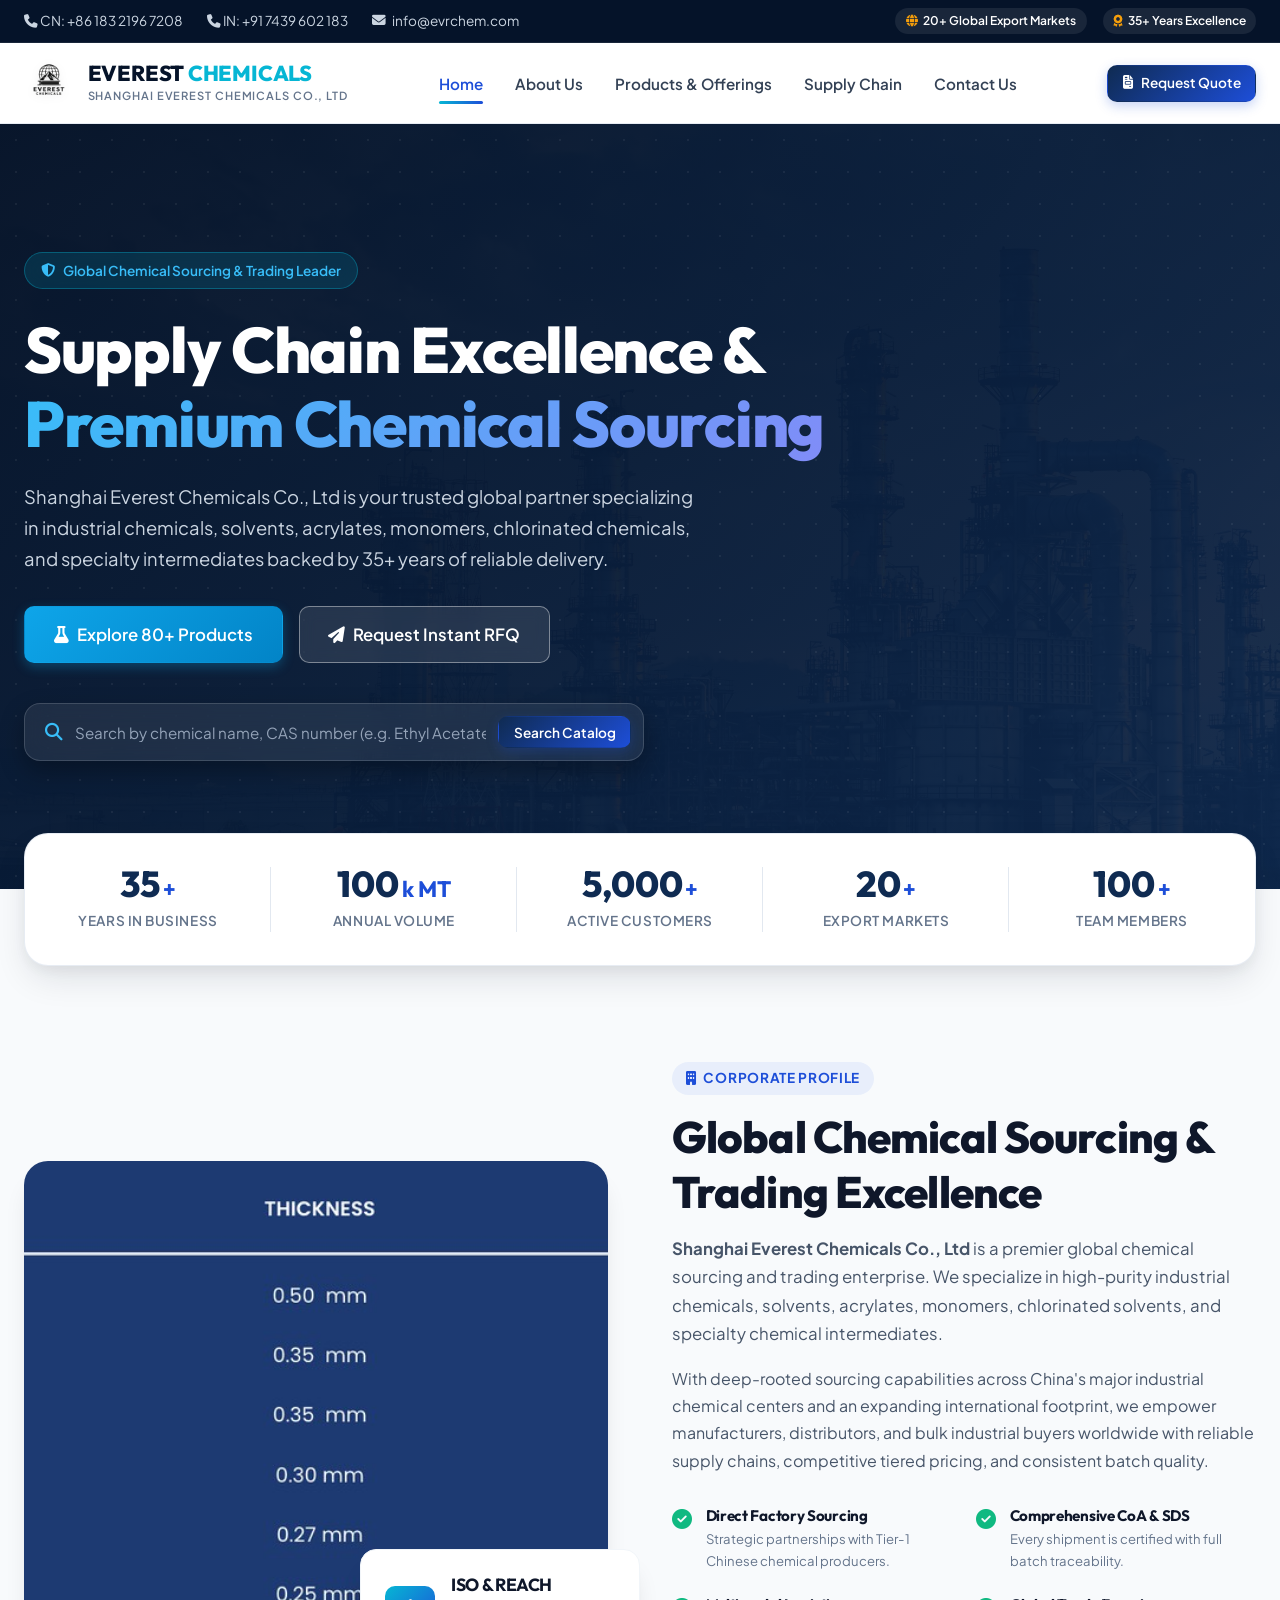
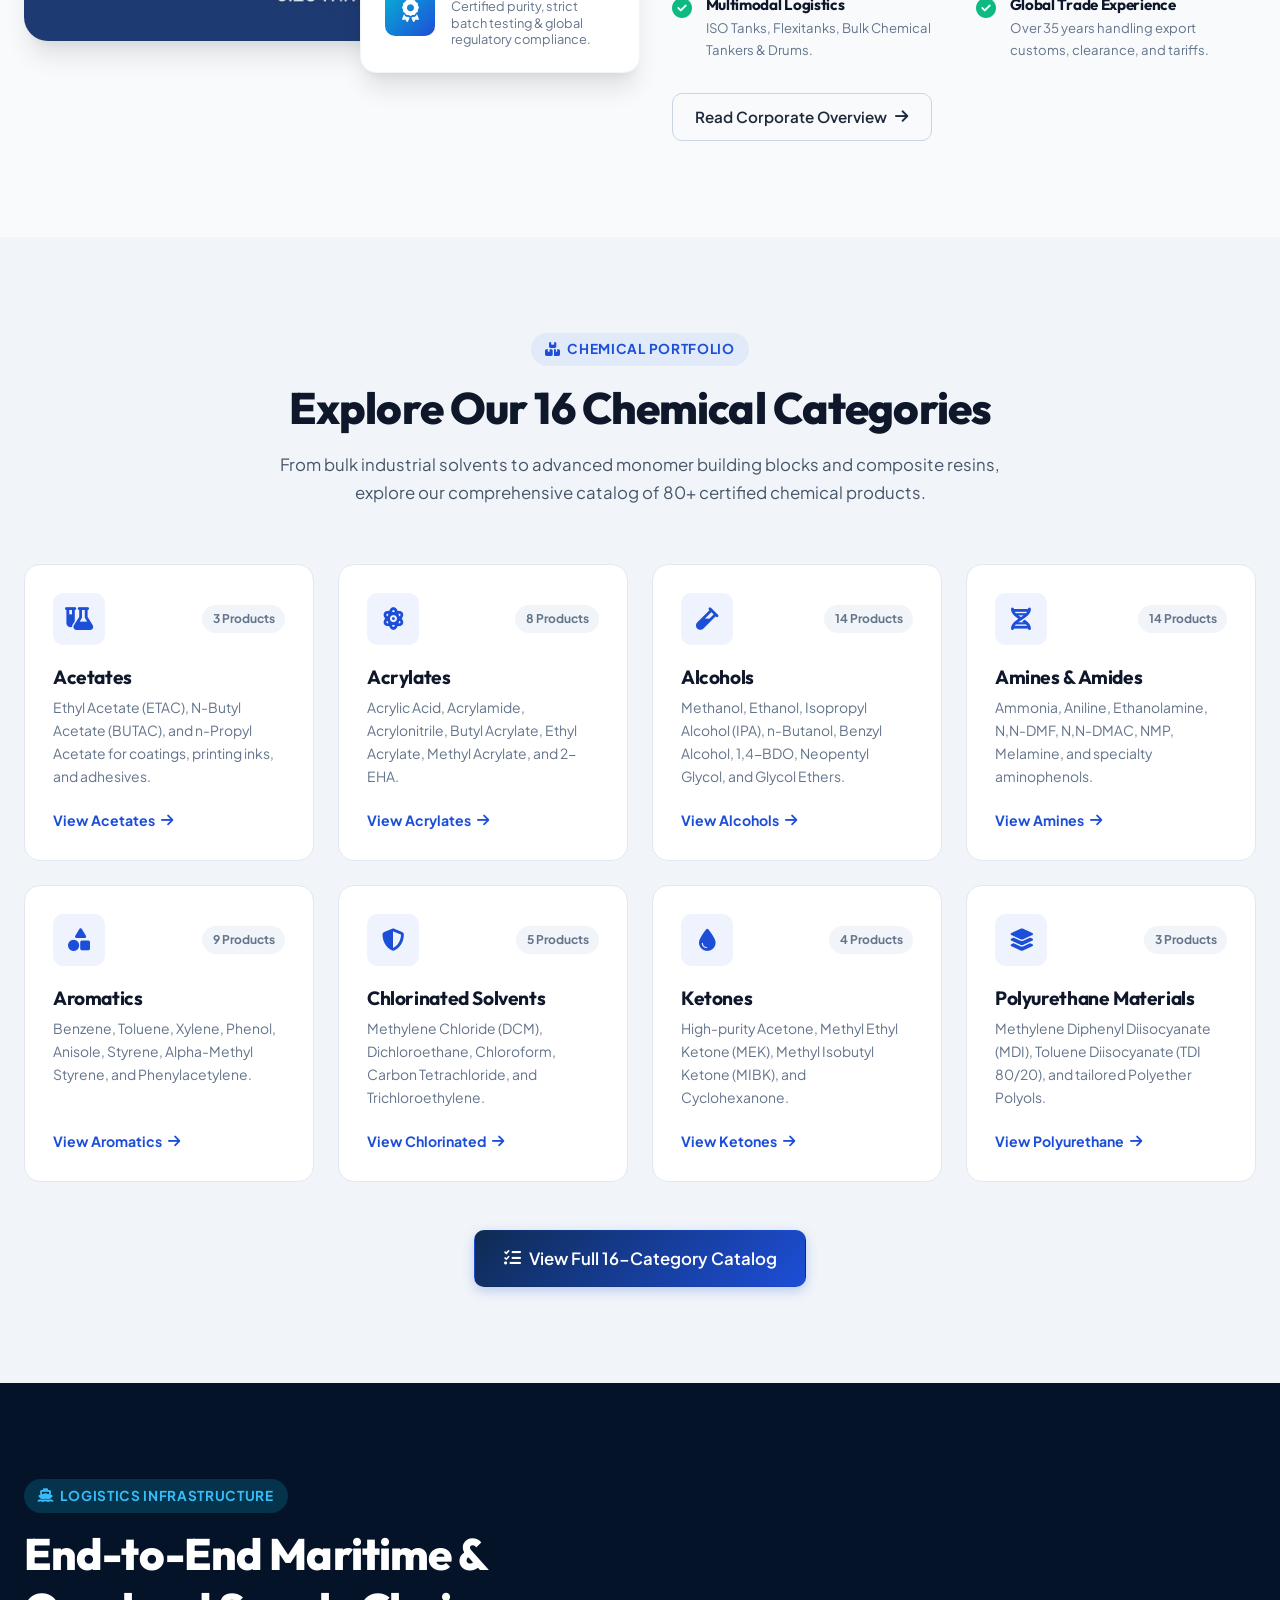
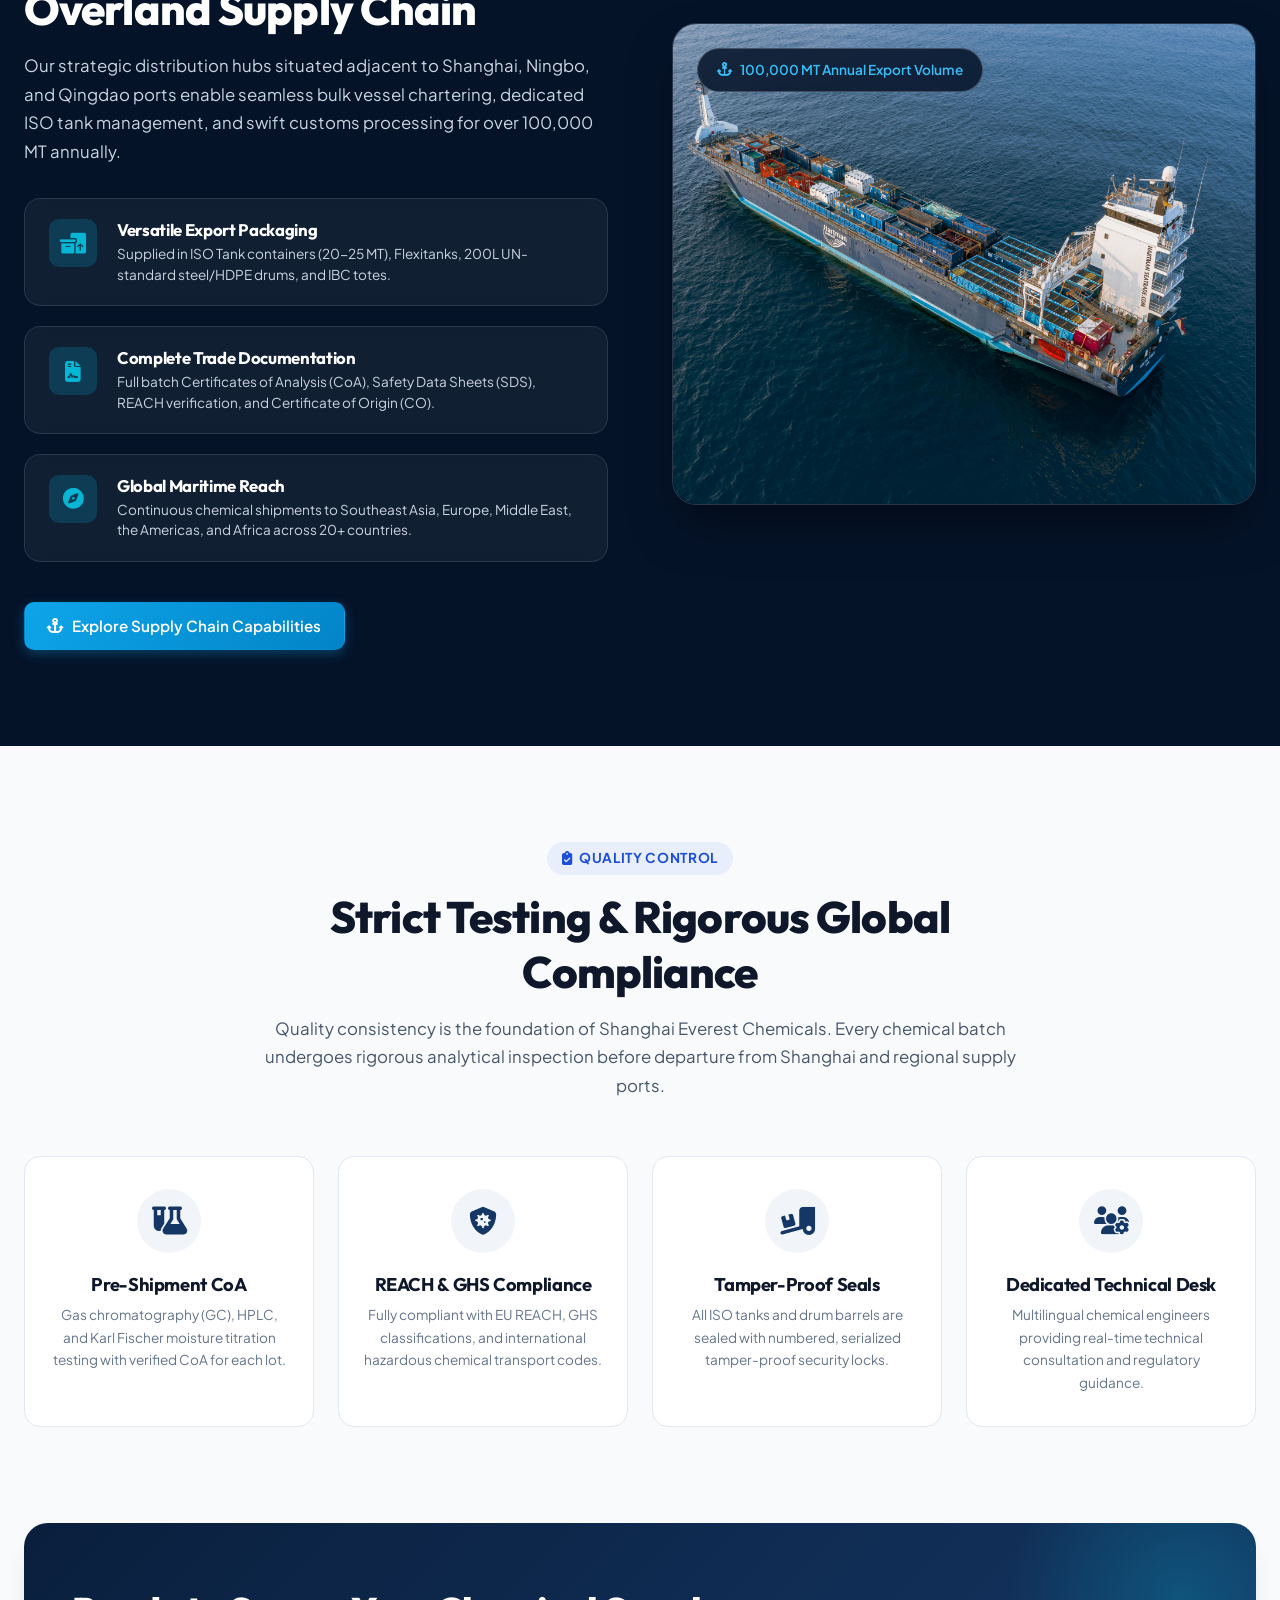
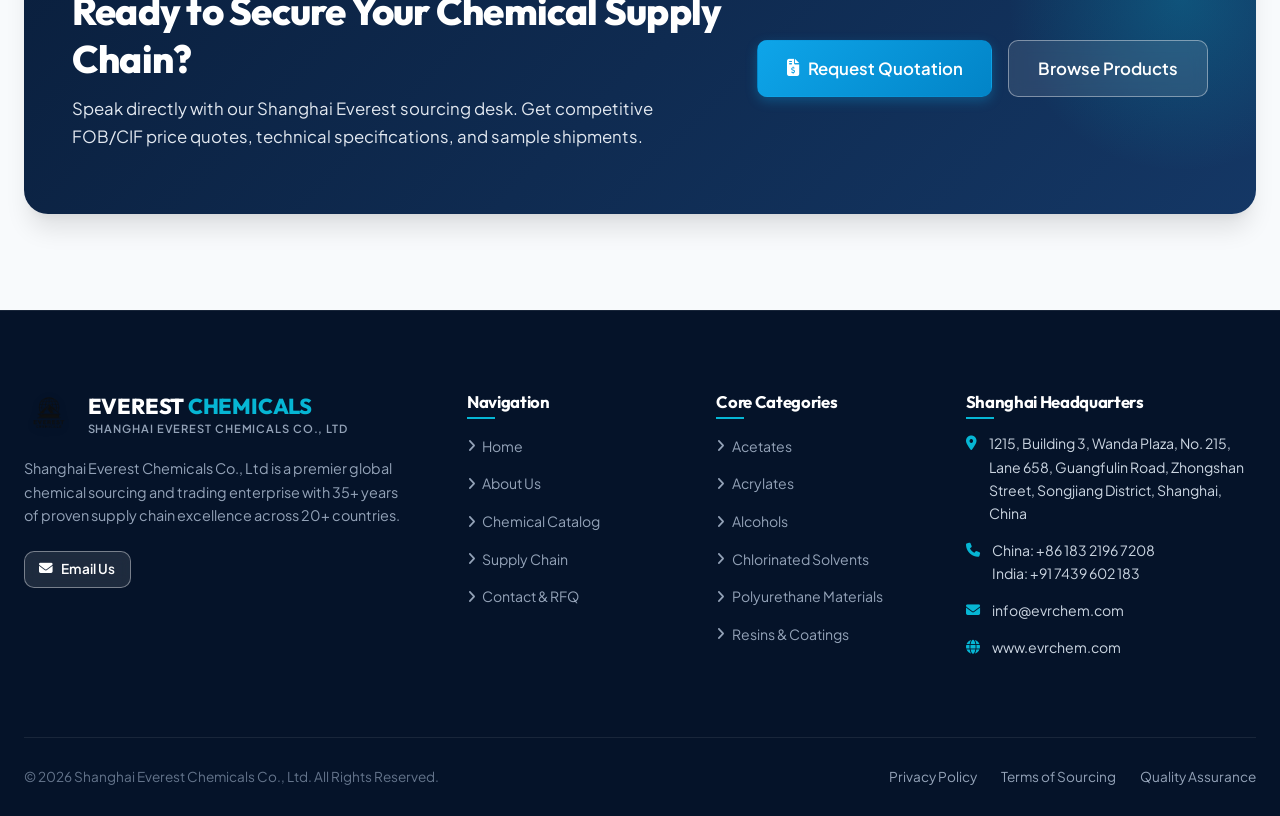
==== index.html @ deeae54f "ew" ====
<!DOCTYPE html>
<html lang="en">
<head>
  <meta charset="UTF-8">
  <meta name="viewport" content="width=device-width, initial-scale=1.0">
  <meta name="description" content="Shanghai Everest Chemicals Co., Ltd - Global chemical sourcing and trading company specializing in industrial chemicals, solvents, acrylates, monomers, and specialty chemical intermediates. 35+ years of supply chain excellence.">
  <meta name="keywords" content="Shanghai Everest Chemicals, evrchem, chemical sourcing, industrial chemicals, solvents, acrylates, monomers, chlorinated solvents, polyurethane raw materials, resins">
  <title>Shanghai Everest Chemicals Co., Ltd | Supply Chain Excellence & Premium Chemical Sourcing</title>
  
  <!-- Favicon -->
  <link rel="icon" type="image/png" href="assets/images/logo.png">
  
  <!-- FontAwesome 6 Icons -->
  <link rel="stylesheet" href="https://cdnjs.cloudflare.com/ajax/libs/font-awesome/6.5.1/css/all.min.css">
  
  <!-- Main Stylesheet -->
  <link rel="stylesheet" href="css/styles.css">
</head>
<body>

  <!-- Top Info Bar -->
  <div class="top-bar">
    <div class="container top-bar-content">
      <div class="top-bar-contact">
        <span><i class="fa-solid fa-phone"></i> CN: +86 183 2196 7208</span>
        <span><i class="fa-solid fa-phone"></i> IN: +91 7439 602 183</span>
        <a href="mailto:info@evrchem.com"><i class="fa-solid fa-envelope"></i> info@evrchem.com</a>
      </div>
      <div class="top-bar-badges">
        <span class="top-badge"><i class="fa-solid fa-globe"></i> 20+ Global Export Markets</span>
        <span class="top-badge"><i class="fa-solid fa-award"></i> 35+ Years Excellence</span>
      </div>
    </div>
  </div>

  <!-- Main Navigation Header -->
  <header class="main-header">
    <div class="container nav-container">
      <a href="index.html" class="brand-logo" aria-label="Shanghai Everest Chemicals Home">
        <img src="assets/images/logo.png" alt="Shanghai Everest Chemicals Logo" class="brand-logo-img">
        <div class="brand-text">
          <span class="brand-name">EVEREST <span>CHEMICALS</span></span>
          <span class="brand-sub">Shanghai Everest Chemicals Co., Ltd</span>
        </div>
      </a>

      <nav class="nav-menu" id="navMenu">
        <a href="index.html" class="nav-link active">Home</a>
        <a href="about.html" class="nav-link">About Us</a>
        <a href="products.html" class="nav-link">Products & Offerings</a>
        <a href="supply-chain.html" class="nav-link">Supply Chain</a>
        <a href="contact.html" class="nav-link">Contact Us</a>
      </nav>

      <div class="nav-actions">
        <a href="contact.html" class="btn btn-primary btn-sm">
          <i class="fa-solid fa-file-invoice"></i> Request Quote
        </a>
      </div>

      <button class="mobile-toggle" aria-label="Toggle Navigation Menu">
        <i class="fa-solid fa-bars"></i>
      </button>
    </div>
  </header>

  <!-- Hero Section -->
  <section class="hero">
    <div class="hero-bg">
      <img src="assets/images/hero-refinery.png" alt="Petrochemical Processing Facility">
    </div>
    <div class="hero-gradient"></div>
    <div class="hero-particles"></div>

    <div class="container">
      <div class="hero-content">
        <div class="hero-tag">
          <i class="fa-solid fa-shield-halved"></i> Global Chemical Sourcing & Trading Leader
        </div>
        <h1 class="hero-title">
          Supply Chain Excellence & <span>Premium Chemical Sourcing</span>
        </h1>
        <p class="hero-subtitle">
          Shanghai Everest Chemicals Co., Ltd is your trusted global partner specializing in industrial chemicals, solvents, acrylates, monomers, chlorinated chemicals, and specialty intermediates backed by 35+ years of reliable delivery.
        </p>

        <div class="hero-actions">
          <a href="products.html" class="btn btn-accent btn-lg">
            <i class="fa-solid fa-flask"></i> Explore 80+ Products
          </a>
          <a href="contact.html" class="btn btn-outline-white btn-lg">
            <i class="fa-solid fa-paper-plane"></i> Request Instant RFQ
          </a>
        </div>

        <!-- Chemical Quick Search Form -->
        <form class="hero-search-box" id="heroSearchForm">
          <i class="fa-solid fa-magnifying-glass"></i>
          <input type="text" id="heroSearchInput" class="hero-search-input" placeholder="Search by chemical name, CAS number (e.g. Ethyl Acetate, 141-78-6, Acetone)...">
          <button type="submit" class="btn btn-primary btn-sm">Search Catalog</button>
        </form>
      </div>
    </div>
  </section>

  <!-- Key Metrics / Stats Strip -->
  <section class="stats-strip">
    <div class="container">
      <div class="stats-grid">
        <div class="stat-item">
          <div class="stat-number">
            <span class="stat-count" data-target="35">35</span><span class="unit">+</span>
          </div>
          <div class="stat-label">Years in Business</div>
        </div>
        <div class="stat-item">
          <div class="stat-number">
            <span class="stat-count" data-target="100">100</span><span class="unit">k MT</span>
          </div>
          <div class="stat-label">Annual Volume</div>
        </div>
        <div class="stat-item">
          <div class="stat-number">
            <span class="stat-count" data-target="5000">5000</span><span class="unit">+</span>
          </div>
          <div class="stat-label">Active Customers</div>
        </div>
        <div class="stat-item">
          <div class="stat-number">
            <span class="stat-count" data-target="20">20</span><span class="unit">+</span>
          </div>
          <div class="stat-label">Export Markets</div>
        </div>
        <div class="stat-item">
          <div class="stat-number">
            <span class="stat-count" data-target="100">100</span><span class="unit">+</span>
          </div>
          <div class="stat-label">Team Members</div>
        </div>
      </div>
    </div>
  </section>

  <!-- About Us Section Preview -->
  <section class="section">
    <div class="container">
      <div class="about-grid">
        <div class="about-image-wrapper">
          <div class="about-main-image">
            <img src="assets/images/plant-day.jpg" alt="Everest Chemical Petrochemical Sourcing Facility">
          </div>
          <div class="about-floating-card">
            <div class="icon-box">
              <i class="fa-solid fa-award"></i>
            </div>
            <div>
              <h4>ISO & REACH</h4>
              <p>Certified purity, strict batch testing & global regulatory compliance.</p>
            </div>
          </div>
        </div>

        <div class="about-content">
          <span class="section-badge"><i class="fa-solid fa-building"></i> Corporate Profile</span>
          <h2 class="section-title">Global Chemical Sourcing & Trading Excellence</h2>
          <p class="section-desc">
            <strong>Shanghai Everest Chemicals Co., Ltd</strong> is a premier global chemical sourcing and trading enterprise. We specialize in high-purity industrial chemicals, solvents, acrylates, monomers, chlorinated solvents, and specialty chemical intermediates.
          </p>
          <p style="margin-top: 1rem; color: var(--slate-600); line-height: 1.7;">
            With deep-rooted sourcing capabilities across China's major industrial chemical centers and an expanding international footprint, we empower manufacturers, distributors, and bulk industrial buyers worldwide with reliable supply chains, competitive tiered pricing, and consistent batch quality.
          </p>

          <div class="about-features">
            <div class="about-feature-item">
              <i class="fa-solid fa-circle-check"></i>
              <div>
                <h4>Direct Factory Sourcing</h4>
                <p>Strategic partnerships with Tier-1 Chinese chemical producers.</p>
              </div>
            </div>
            <div class="about-feature-item">
              <i class="fa-solid fa-circle-check"></i>
              <div>
                <h4>Comprehensive CoA & SDS</h4>
                <p>Every shipment is certified with full batch traceability.</p>
              </div>
            </div>
            <div class="about-feature-item">
              <i class="fa-solid fa-circle-check"></i>
              <div>
                <h4>Multimodal Logistics</h4>
                <p>ISO Tanks, Flexitanks, Bulk Chemical Tankers & Drums.</p>
              </div>
            </div>
            <div class="about-feature-item">
              <i class="fa-solid fa-circle-check"></i>
              <div>
                <h4>Global Trade Experience</h4>
                <p>Over 35 years handling export customs, clearance, and tariffs.</p>
              </div>
            </div>
          </div>

          <a href="about.html" class="btn btn-outline">
            Read Corporate Overview <i class="fa-solid fa-arrow-right"></i>
          </a>
        </div>
      </div>
    </div>
  </section>

  <!-- Featured Chemical Categories -->
  <section class="section" style="background-color: var(--slate-100);">
    <div class="container">
      <div class="section-header">
        <span class="section-badge"><i class="fa-solid fa-boxes-stacked"></i> Chemical Portfolio</span>
        <h2 class="section-title">Explore Our 16 Chemical Categories</h2>
        <p class="section-desc">
          From bulk industrial solvents to advanced monomer building blocks and composite resins, explore our comprehensive catalog of 80+ certified chemical products.
        </p>
      </div>

      <div class="categories-grid">
        <!-- Acetates -->
        <div class="category-card">
          <div class="category-icon-wrapper">
            <div class="category-icon"><i class="fa-solid fa-flask-vial"></i></div>
            <span class="category-count">3 Products</span>
          </div>
          <h3 class="category-name">Acetates</h3>
          <p class="category-desc">Ethyl Acetate (ETAC), N-Butyl Acetate (BUTAC), and n-Propyl Acetate for coatings, printing inks, and adhesives.</p>
          <a href="products.html?category=acetates" class="category-link">View Acetates <i class="fa-solid fa-arrow-right"></i></a>
        </div>

        <!-- Acrylates -->
        <div class="category-card">
          <div class="category-icon-wrapper">
            <div class="category-icon"><i class="fa-solid fa-atom"></i></div>
            <span class="category-count">8 Products</span>
          </div>
          <h3 class="category-name">Acrylates</h3>
          <p class="category-desc">Acrylic Acid, Acrylamide, Acrylonitrile, Butyl Acrylate, Ethyl Acrylate, Methyl Acrylate, and 2-EHA.</p>
          <a href="products.html?category=acrylates" class="category-link">View Acrylates <i class="fa-solid fa-arrow-right"></i></a>
        </div>

        <!-- Alcohols -->
        <div class="category-card">
          <div class="category-icon-wrapper">
            <div class="category-icon"><i class="fa-solid fa-vial"></i></div>
            <span class="category-count">14 Products</span>
          </div>
          <h3 class="category-name">Alcohols</h3>
          <p class="category-desc">Methanol, Ethanol, Isopropyl Alcohol (IPA), n-Butanol, Benzyl Alcohol, 1,4-BDO, Neopentyl Glycol, and Glycol Ethers.</p>
          <a href="products.html?category=alcohols" class="category-link">View Alcohols <i class="fa-solid fa-arrow-right"></i></a>
        </div>

        <!-- Amines & Amides -->
        <div class="category-card">
          <div class="category-icon-wrapper">
            <div class="category-icon"><i class="fa-solid fa-dna"></i></div>
            <span class="category-count">14 Products</span>
          </div>
          <h3 class="category-name">Amines & Amides</h3>
          <p class="category-desc">Ammonia, Aniline, Ethanolamine, N,N-DMF, N,N-DMAC, NMP, Melamine, and specialty aminophenols.</p>
          <a href="products.html?category=amines-amides" class="category-link">View Amines <i class="fa-solid fa-arrow-right"></i></a>
        </div>

        <!-- Aromatics -->
        <div class="category-card">
          <div class="category-icon-wrapper">
            <div class="category-icon"><i class="fa-solid fa-shapes"></i></div>
            <span class="category-count">9 Products</span>
          </div>
          <h3 class="category-name">Aromatics</h3>
          <p class="category-desc">Benzene, Toluene, Xylene, Phenol, Anisole, Styrene, Alpha-Methyl Styrene, and Phenylacetylene.</p>
          <a href="products.html?category=aromatics" class="category-link">View Aromatics <i class="fa-solid fa-arrow-right"></i></a>
        </div>

        <!-- Chlorinated Solvents -->
        <div class="category-card">
          <div class="category-icon-wrapper">
            <div class="category-icon"><i class="fa-solid fa-shield-halved"></i></div>
            <span class="category-count">5 Products</span>
          </div>
          <h3 class="category-name">Chlorinated Solvents</h3>
          <p class="category-desc">Methylene Chloride (DCM), Dichloroethane, Chloroform, Carbon Tetrachloride, and Trichloroethylene.</p>
          <a href="products.html?category=chlorinated" class="category-link">View Chlorinated <i class="fa-solid fa-arrow-right"></i></a>
        </div>

        <!-- Ketones -->
        <div class="category-card">
          <div class="category-icon-wrapper">
            <div class="category-icon"><i class="fa-solid fa-droplet"></i></div>
            <span class="category-count">4 Products</span>
          </div>
          <h3 class="category-name">Ketones</h3>
          <p class="category-desc">High-purity Acetone, Methyl Ethyl Ketone (MEK), Methyl Isobutyl Ketone (MIBK), and Cyclohexanone.</p>
          <a href="products.html?category=ketones" class="category-link">View Ketones <i class="fa-solid fa-arrow-right"></i></a>
        </div>

        <!-- Polyurethane Materials -->
        <div class="category-card">
          <div class="category-icon-wrapper">
            <div class="category-icon"><i class="fa-solid fa-layer-group"></i></div>
            <span class="category-count">3 Products</span>
          </div>
          <h3 class="category-name">Polyurethane Materials</h3>
          <p class="category-desc">Methylene Diphenyl Diisocyanate (MDI), Toluene Diisocyanate (TDI 80/20), and tailored Polyether Polyols.</p>
          <a href="products.html?category=polyurethane" class="category-link">View Polyurethane <i class="fa-solid fa-arrow-right"></i></a>
        </div>
      </div>

      <div style="text-align: center; margin-top: 3rem;">
        <a href="products.html" class="btn btn-primary btn-lg">
          <i class="fa-solid fa-list-check"></i> View Full 16-Category Catalog
        </a>
      </div>
    </div>
  </section>

  <!-- Supply Chain Excellence Showcase -->
  <section class="section supply-section">
    <div class="container">
      <div class="supply-grid">
        <div class="supply-content">
          <span class="section-badge" style="background: rgba(6, 182, 212, 0.2); color: #38bdf8;">
            <i class="fa-solid fa-ship"></i> Logistics Infrastructure
          </span>
          <h2 class="section-title">End-to-End Maritime & Overland Supply Chain</h2>
          <p class="section-desc">
            Our strategic distribution hubs situated adjacent to Shanghai, Ningbo, and Qingdao ports enable seamless bulk vessel chartering, dedicated ISO tank management, and swift customs processing for over 100,000 MT annually.
          </p>

          <div class="logistics-pills" style="margin-top: 2rem;">
            <div class="logistics-pill-item">
              <div class="logistics-pill-icon"><i class="fa-solid fa-boxes-packing"></i></div>
              <div>
                <h4>Versatile Export Packaging</h4>
                <p>Supplied in ISO Tank containers (20-25 MT), Flexitanks, 200L UN-standard steel/HDPE drums, and IBC totes.</p>
              </div>
            </div>

            <div class="logistics-pill-item">
              <div class="logistics-pill-icon"><i class="fa-solid fa-file-contract"></i></div>
              <div>
                <h4>Complete Trade Documentation</h4>
                <p>Full batch Certificates of Analysis (CoA), Safety Data Sheets (SDS), REACH verification, and Certificate of Origin (CO).</p>
              </div>
            </div>

            <div class="logistics-pill-item">
              <div class="logistics-pill-icon"><i class="fa-solid fa-compass"></i></div>
              <div>
                <h4>Global Maritime Reach</h4>
                <p>Continuous chemical shipments to Southeast Asia, Europe, Middle East, the Americas, and Africa across 20+ countries.</p>
              </div>
            </div>
          </div>

          <div style="margin-top: 2.5rem;">
            <a href="supply-chain.html" class="btn btn-accent">
              <i class="fa-solid fa-anchor"></i> Explore Supply Chain Capabilities
            </a>
          </div>
        </div>

        <div class="supply-image-box">
          <img src="assets/images/tanker-ship.jpg" alt="Chemical Tanker Vessel Operating Globally">
          <div class="supply-badge-overlay">
            <i class="fa-solid fa-anchor"></i> 100,000 MT Annual Export Volume
          </div>
        </div>
      </div>
    </div>
  </section>

  <!-- Quality Assurance & Compliance Section -->
  <section class="section">
    <div class="container">
      <div class="section-header">
        <span class="section-badge"><i class="fa-solid fa-clipboard-check"></i> Quality Control</span>
        <h2 class="section-title">Strict Testing & Rigorous Global Compliance</h2>
        <p class="section-desc">
          Quality consistency is the foundation of Shanghai Everest Chemicals. Every chemical batch undergoes rigorous analytical inspection before departure from Shanghai and regional supply ports.
        </p>
      </div>

      <div class="quality-cards-grid">
        <div class="quality-card">
          <div class="icon"><i class="fa-solid fa-flask-vial"></i></div>
          <h3>Pre-Shipment CoA</h3>
          <p>Gas chromatography (GC), HPLC, and Karl Fischer moisture titration testing with verified CoA for each lot.</p>
        </div>

        <div class="quality-card">
          <div class="icon"><i class="fa-solid fa-shield-virus"></i></div>
          <h3>REACH & GHS Compliance</h3>
          <p>Fully compliant with EU REACH, GHS classifications, and international hazardous chemical transport codes.</p>
        </div>

        <div class="quality-card">
          <div class="icon"><i class="fa-solid fa-truck-ramp-box"></i></div>
          <h3>Tamper-Proof Seals</h3>
          <p>All ISO tanks and drum barrels are sealed with numbered, serialized tamper-proof security locks.</p>
        </div>

        <div class="quality-card">
          <div class="icon"><i class="fa-solid fa-users-gear"></i></div>
          <h3>Dedicated Technical Desk</h3>
          <p>Multilingual chemical engineers providing real-time technical consultation and regulatory guidance.</p>
        </div>
      </div>
    </div>
  </section>

  <!-- Call to Action Banner -->
  <section class="section" style="padding-top: 0;">
    <div class="container">
      <div class="cta-banner">
        <div class="cta-content">
          <div class="cta-text">
            <h2 class="cta-title">Ready to Secure Your Chemical Supply Chain?</h2>
            <p class="cta-subtitle">
              Speak directly with our Shanghai Everest sourcing desk. Get competitive FOB/CIF price quotes, technical specifications, and sample shipments.
            </p>
          </div>
          <div style="display: flex; gap: 1rem; flex-wrap: wrap;">
            <a href="contact.html" class="btn btn-accent btn-lg">
              <i class="fa-solid fa-file-invoice-dollar"></i> Request Quotation
            </a>
            <a href="products.html" class="btn btn-outline-white btn-lg">
              Browse Products
            </a>
          </div>
        </div>
      </div>
    </div>
  </section>

  <!-- Main Footer -->
  <footer class="main-footer">
    <div class="container">
      <div class="footer-grid">
        <div class="footer-brand">
          <a href="index.html" class="brand-logo" style="color: var(--white);">
            <img src="assets/images/logo.png" alt="Shanghai Everest Chemicals Logo" class="brand-logo-img">
            <div class="brand-text">
              <span class="brand-name" style="color: var(--white);">EVEREST <span>CHEMICALS</span></span>
              <span class="brand-sub" style="color: var(--slate-400);">Shanghai Everest Chemicals Co., Ltd</span>
            </div>
          </a>
          <p>
            Shanghai Everest Chemicals Co., Ltd is a premier global chemical sourcing and trading enterprise with 35+ years of proven supply chain excellence across 20+ countries.
          </p>
          <div style="display: flex; gap: 0.75rem;">
            <a href="mailto:info@evrchem.com" class="btn btn-outline-white btn-sm"><i class="fa-solid fa-envelope"></i> Email Us</a>
          </div>
        </div>

        <div class="footer-col">
          <h4>Navigation</h4>
          <ul class="footer-links">
            <li><a href="index.html"><i class="fa-solid fa-angle-right"></i> Home</a></li>
            <li><a href="about.html"><i class="fa-solid fa-angle-right"></i> About Us</a></li>
            <li><a href="products.html"><i class="fa-solid fa-angle-right"></i> Chemical Catalog</a></li>
            <li><a href="supply-chain.html"><i class="fa-solid fa-angle-right"></i> Supply Chain</a></li>
            <li><a href="contact.html"><i class="fa-solid fa-angle-right"></i> Contact & RFQ</a></li>
          </ul>
        </div>

        <div class="footer-col">
          <h4>Core Categories</h4>
          <ul class="footer-links">
            <li><a href="products.html?category=acetates"><i class="fa-solid fa-angle-right"></i> Acetates</a></li>
            <li><a href="products.html?category=acrylates"><i class="fa-solid fa-angle-right"></i> Acrylates</a></li>
            <li><a href="products.html?category=alcohols"><i class="fa-solid fa-angle-right"></i> Alcohols</a></li>
            <li><a href="products.html?category=chlorinated"><i class="fa-solid fa-angle-right"></i> Chlorinated Solvents</a></li>
            <li><a href="products.html?category=polyurethane"><i class="fa-solid fa-angle-right"></i> Polyurethane Materials</a></li>
            <li><a href="products.html?category=resins-coatings"><i class="fa-solid fa-angle-right"></i> Resins & Coatings</a></li>
          </ul>
        </div>

        <div class="footer-col">
          <h4>Shanghai Headquarters</h4>
          <div class="footer-contact-item">
            <i class="fa-solid fa-location-dot"></i>
            <div>1215, Building 3, Wanda Plaza, No. 215, Lane 658, Guangfulin Road, Zhongshan Street, Songjiang District, Shanghai, China</div>
          </div>
          <div class="footer-contact-item">
            <i class="fa-solid fa-phone"></i>
            <div>
              China: <span>+86 183 2196 7208</span><br>
              India: <span>+91 7439 602 183</span>
            </div>
          </div>
          <div class="footer-contact-item">
            <i class="fa-solid fa-envelope"></i>
            <div><a href="mailto:info@evrchem.com">info@evrchem.com</a></div>
          </div>
          <div class="footer-contact-item">
            <i class="fa-solid fa-globe"></i>
            <div><a href="https://www.evrchem.com" target="_blank" rel="noopener noreferrer">www.evrchem.com</a></div>
          </div>
        </div>
      </div>

      <div class="footer-bottom">
        <div>&copy; 2026 Shanghai Everest Chemicals Co., Ltd. All Rights Reserved.</div>
        <div style="display: flex; gap: 1.5rem;">
          <a href="privacy.html">Privacy Policy</a>
          <a href="terms.html">Terms of Sourcing</a>
          <a href="supply-chain.html">Quality Assurance</a>
        </div>
      </div>
    </div>
  </footer>

  <!-- Floating Actions (Back to Top) -->
  <div class="floating-actions">
    <button class="floating-btn btn-back-top" aria-label="Scroll to Top">
      <i class="fa-solid fa-arrow-up"></i>
    </button>
  </div>

  <!-- Scripts -->
  <script src="js/products-data.js"></script>
  <script src="js/main.js"></script>
</body>
</html>
---- css/styles.css ----
/* ==========================================================================
   Shanghai Everest Chemicals Co., Ltd
   Design System & Master Stylesheet
   ========================================================================== */

@import url('https://fonts.googleapis.com/css2?family=Outfit:wght@400;500;600;700;800&family=Plus+Jakarta+Sans:wght@300;400;500;600;700&family=JetBrains+Mono:wght@400;500&display=swap');

:root {
  /* Brand Palette */
  --primary-900: #051329;
  --primary-800: #0a1f3d;
  --primary-700: #0f2b52;
  --primary-600: #143765;
  --primary-500: #1d4ed8;
  --primary-400: #3b82f6;

  /* Accent Colors */
  --accent-cyan: #06b6d4;
  --accent-teal: #0d9488;
  --accent-gold: #f59e0b;
  --accent-emerald: #10b981;
  --accent-rose: #f43f5e;

  /* Neutral Spectrum */
  --white: #ffffff;
  --slate-50: #f8fafc;
  --slate-100: #f1f5f9;
  --slate-200: #e2e8f0;
  --slate-300: #cbd5e1;
  --slate-400: #94a3b8;
  --slate-500: #64748b;
  --slate-600: #475569;
  --slate-700: #334155;
  --slate-800: #1e293b;
  --slate-900: #0f172a;

  /* Typography */
  --font-heading: 'Outfit', -apple-system, BlinkMacSystemFont, sans-serif;
  --font-body: 'Plus Jakarta Sans', -apple-system, BlinkMacSystemFont, sans-serif;
  --font-mono: 'JetBrains Mono', monospace;

  /* Shadows */
  --shadow-sm: 0 1px 2px 0 rgb(0 0 0 / 0.05);
  --shadow-md: 0 4px 6px -1px rgb(0 0 0 / 0.08), 0 2px 4px -2px rgb(0 0 0 / 0.06);
  --shadow-lg: 0 10px 15px -3px rgb(0 0 0 / 0.08), 0 4px 6px -4px rgb(0 0 0 / 0.04);
  --shadow-xl: 0 20px 25px -5px rgb(0 0 0 / 0.1), 0 8px 10px -6px rgb(0 0 0 / 0.06);
  --shadow-glow: 0 0 25px -5px rgba(6, 182, 212, 0.35);

  /* Transitions & Borders */
  --transition: all 0.25s cubic-bezier(0.4, 0, 0.2, 1);
  --transition-smooth: all 0.4s cubic-bezier(0.16, 1, 0.3, 1);
  --radius-sm: 6px;
  --radius-md: 10px;
  --radius-lg: 16px;
  --radius-xl: 24px;
  --radius-full: 9999px;

  /* Layout */
  --container-max: 1280px;
  --header-height: 80px;
}

/* Base Reset */
*, *::before, *::after {
  box-sizing: border-box;
  margin: 0;
  padding: 0;
}

html {
  scroll-behavior: smooth;
  font-size: 16px;
  text-size-adjust: 100%;
}

body {
  font-family: var(--font-body);
  background-color: var(--slate-50);
  color: var(--slate-700);
  line-height: 1.65;
  overflow-x: hidden;
  -webkit-font-smoothing: antialiased;
}

h1, h2, h3, h4, h5, h6 {
  font-family: var(--font-heading);
  color: var(--slate-900);
  font-weight: 700;
  line-height: 1.25;
  letter-spacing: -0.02em;
}

a {
  color: inherit;
  text-decoration: none;
  transition: var(--transition);
}

img {
  max-width: 100%;
  height: auto;
  display: block;
}

button, input, select, textarea {
  font-family: inherit;
  font-size: inherit;
}

ul {
  list-style: none;
}

.container {
  width: 100%;
  max-width: var(--container-max);
  margin-inline: auto;
  padding-inline: 1.5rem;
}

/* ==========================================================================
   Header & Navigation
   ========================================================================== */
.top-bar {
  background: var(--primary-900);
  color: var(--slate-300);
  font-size: 0.85rem;
  padding: 0.5rem 0;
  border-bottom: 1px solid rgba(255, 255, 255, 0.08);
}

.top-bar-content {
  display: flex;
  justify-content: space-between;
  align-items: center;
  flex-wrap: wrap;
  gap: 1rem;
}

.top-bar-contact {
  display: flex;
  gap: 1.5rem;
  align-items: center;
}

.top-bar-contact a {
  display: inline-flex;
  align-items: center;
  gap: 0.4rem;
  color: var(--slate-300);
}

.top-bar-contact a:hover {
  color: var(--accent-cyan);
}

.top-bar-badges {
  display: flex;
  align-items: center;
  gap: 1rem;
}

.top-badge {
  display: inline-flex;
  align-items: center;
  gap: 0.35rem;
  background: rgba(255, 255, 255, 0.08);
  padding: 0.2rem 0.65rem;
  border-radius: var(--radius-full);
  font-size: 0.75rem;
  font-weight: 600;
  color: var(--white);
}

.top-badge i {
  color: var(--accent-gold);
}

.main-header {
  position: sticky;
  top: 0;
  left: 0;
  right: 0;
  z-index: 1000;
  background: rgba(255, 255, 255, 0.95);
  backdrop-filter: blur(16px);
  -webkit-backdrop-filter: blur(16px);
  border-bottom: 1px solid rgba(226, 232, 240, 0.8);
  transition: var(--transition);
}

.main-header.scrolled {
  background: rgba(255, 255, 255, 0.98);
  box-shadow: var(--shadow-md);
}

.nav-container {
  display: flex;
  align-items: center;
  justify-content: space-between;
  height: var(--header-height);
}

.brand-logo {
  display: flex;
  align-items: center;
  gap: 0.85rem;
  text-decoration: none;
}

.brand-logo-img {
  width: 50px;
  height: 50px;
  object-fit: contain;
  filter: drop-shadow(0 2px 4px rgba(0,0,0,0.1));
}

.brand-text {
  display: flex;
  flex-direction: column;
}

.brand-name {
  font-family: var(--font-heading);
  font-size: 1.35rem;
  font-weight: 800;
  color: var(--primary-900);
  line-height: 1.1;
  letter-spacing: -0.01em;
}

.brand-name span {
  color: var(--accent-cyan);
}

.brand-sub {
  font-size: 0.7rem;
  font-weight: 600;
  letter-spacing: 0.08em;
  text-transform: uppercase;
  color: var(--slate-500);
}

.nav-menu {
  display: flex;
  align-items: center;
  gap: 2rem;
}

.nav-link {
  position: relative;
  font-size: 0.95rem;
  font-weight: 600;
  color: var(--slate-700);
  padding: 0.5rem 0;
  transition: var(--transition);
}

.nav-link:hover,
.nav-link.active {
  color: var(--primary-500);
}

.nav-link.active::after {
  content: '';
  position: absolute;
  bottom: 0;
  left: 0;
  width: 100%;
  height: 2.5px;
  background: linear-gradient(90deg, var(--accent-cyan), var(--primary-500));
  border-radius: var(--radius-full);
}

.nav-actions {
  display: flex;
  align-items: center;
  gap: 1rem;
}

.btn {
  display: inline-flex;
  align-items: center;
  justify-content: center;
  gap: 0.5rem;
  padding: 0.65rem 1.4rem;
  font-weight: 600;
  font-size: 0.95rem;
  border-radius: var(--radius-md);
  border: 1px solid transparent;
  cursor: pointer;
  transition: var(--transition);
  text-align: center;
}

.btn-primary {
  background: linear-gradient(135deg, var(--primary-700) 0%, var(--primary-500) 100%);
  color: var(--white);
  box-shadow: 0 4px 12px rgba(29, 78, 216, 0.25);
}

.btn-primary:hover {
  background: linear-gradient(135deg, var(--primary-800) 0%, var(--primary-600) 100%);
  transform: translateY(-2px);
  box-shadow: 0 6px 16px rgba(29, 78, 216, 0.35);
  color: var(--white);
}

.btn-accent {
  background: linear-gradient(135deg, #0ea5e9 0%, #0284c7 100%);
  color: var(--white);
  box-shadow: 0 4px 12px rgba(14, 165, 233, 0.3);
}

.btn-accent:hover {
  transform: translateY(-2px);
  box-shadow: 0 6px 18px rgba(14, 165, 233, 0.4);
}

.btn-outline {
  border-color: var(--slate-300);
  background: transparent;
  color: var(--slate-800);
}

.btn-outline:hover {
  background: var(--slate-100);
  border-color: var(--slate-400);
}

.btn-outline-white {
  border-color: rgba(255, 255, 255, 0.4);
  background: rgba(255, 255, 255, 0.1);
  color: var(--white);
  backdrop-filter: blur(8px);
}

.btn-outline-white:hover {
  background: rgba(255, 255, 255, 0.2);
  border-color: var(--white);
  color: var(--white);
}

.btn-sm {
  padding: 0.4rem 0.9rem;
  font-size: 0.85rem;
}

.btn-lg {
  padding: 0.85rem 1.8rem;
  font-size: 1.05rem;
}

.mobile-toggle {
  display: none;
  background: none;
  border: none;
  font-size: 1.5rem;
  color: var(--slate-800);
  cursor: pointer;
  padding: 0.25rem;
}

/* ==========================================================================
   Hero Section
   ========================================================================== */
.hero {
  position: relative;
  min-height: 85vh;
  display: flex;
  align-items: center;
  background: var(--primary-900);
  color: var(--white);
  overflow: hidden;
  padding: 5rem 0;
}

.hero-bg {
  position: absolute;
  top: 0;
  left: 0;
  width: 100%;
  height: 100%;
  z-index: 1;
}

.hero-bg img {
  width: 100%;
  height: 100%;
  object-fit: cover;
  object-position: center;
  opacity: 0.35;
  filter: contrast(1.15) brightness(0.9);
}

.hero-gradient {
  position: absolute;
  top: 0;
  left: 0;
  width: 100%;
  height: 100%;
  background: linear-gradient(
    135deg,
    rgba(5, 19, 41, 0.94) 0%,
    rgba(10, 31, 61, 0.88) 50%,
    rgba(15, 43, 82, 0.82) 100%
  );
  z-index: 2;
}

.hero-particles {
  position: absolute;
  inset: 0;
  background-image: radial-gradient(rgba(255, 255, 255, 0.15) 1px, transparent 1px);
  background-size: 32px 32px;
  opacity: 0.4;
  z-index: 2;
}

.hero .container {
  position: relative;
  z-index: 3;
}

.hero-content {
  max-width: 820px;
}

.hero-tag {
  display: inline-flex;
  align-items: center;
  gap: 0.5rem;
  background: rgba(6, 182, 212, 0.15);
  border: 1px solid rgba(6, 182, 212, 0.35);
  color: #38bdf8;
  padding: 0.4rem 1rem;
  border-radius: var(--radius-full);
  font-size: 0.85rem;
  font-weight: 600;
  margin-bottom: 1.5rem;
  backdrop-filter: blur(8px);
}

.hero-title {
  font-size: clamp(2.4rem, 5vw, 4rem);
  font-weight: 800;
  color: var(--white);
  line-height: 1.15;
  margin-bottom: 1.25rem;
}

.hero-title span {
  background: linear-gradient(135deg, #38bdf8 0%, #818cf8 100%);
  -webkit-background-clip: text;
  -webkit-text-fill-color: transparent;
}

.hero-subtitle {
  font-size: 1.15rem;
  color: var(--slate-300);
  line-height: 1.7;
  margin-bottom: 2rem;
  max-width: 680px;
}

.hero-actions {
  display: flex;
  gap: 1rem;
  flex-wrap: wrap;
  margin-bottom: 2.5rem;
}

/* Hero Chemical Quick Search Box */
.hero-search-box {
  background: rgba(255, 255, 255, 0.08);
  border: 1px solid rgba(255, 255, 255, 0.15);
  backdrop-filter: blur(12px);
  border-radius: var(--radius-lg);
  padding: 0.75rem;
  display: flex;
  align-items: center;
  gap: 0.75rem;
  max-width: 620px;
  box-shadow: 0 10px 25px rgba(0, 0, 0, 0.3);
}

.hero-search-box i {
  color: #38bdf8;
  font-size: 1.1rem;
  margin-left: 0.5rem;
}

.hero-search-input {
  flex: 1;
  background: transparent;
  border: none;
  outline: none;
  color: var(--white);
  font-size: 0.95rem;
}

.hero-search-input::placeholder {
  color: var(--slate-400);
}

/* ==========================================================================
   Metrics / Stats Strip
   ========================================================================== */
.stats-strip {
  position: relative;
  z-index: 10;
  margin-top: -3.5rem;
}

.stats-grid {
  display: grid;
  grid-template-columns: repeat(5, 1fr);
  background: var(--white);
  border-radius: var(--radius-xl);
  box-shadow: 0 15px 35px -5px rgba(15, 23, 42, 0.12), 0 5px 15px rgba(15, 23, 42, 0.05);
  border: 1px solid rgba(226, 232, 240, 0.8);
  overflow: hidden;
}

.stat-item {
  padding: 2rem 1.5rem;
  text-align: center;
  position: relative;
  transition: var(--transition);
}

.stat-item:not(:last-child)::after {
  content: '';
  position: absolute;
  right: 0;
  top: 25%;
  height: 50%;
  width: 1px;
  background: var(--slate-200);
}

.stat-item:hover {
  background: var(--slate-50);
}

.stat-number {
  font-family: var(--font-heading);
  font-size: 2.25rem;
  font-weight: 800;
  color: var(--primary-700);
  line-height: 1;
  margin-bottom: 0.5rem;
  display: flex;
  align-items: baseline;
  justify-content: center;
  gap: 0.15rem;
}

.stat-number .unit {
  font-size: 1.4rem;
  font-weight: 700;
  color: var(--primary-500);
}

.stat-label {
  font-size: 0.85rem;
  font-weight: 600;
  color: var(--slate-500);
  text-transform: uppercase;
  letter-spacing: 0.04em;
}

/* ==========================================================================
   Section General Styles
   ========================================================================== */
.section {
  padding: 6rem 0;
}

.section-header {
  text-align: center;
  max-width: 760px;
  margin-inline: auto;
  margin-bottom: 3.5rem;
}

.section-header.text-left {
  text-align: left;
  margin-inline: 0;
}

.section-badge {
  display: inline-flex;
  align-items: center;
  gap: 0.4rem;
  font-size: 0.85rem;
  font-weight: 700;
  color: var(--primary-500);
  background: rgba(37, 99, 235, 0.08);
  padding: 0.35rem 0.9rem;
  border-radius: var(--radius-full);
  margin-bottom: 0.85rem;
  text-transform: uppercase;
  letter-spacing: 0.05em;
}

.section-title {
  font-size: clamp(2rem, 3.5vw, 2.75rem);
  font-weight: 800;
  color: var(--slate-900);
  margin-bottom: 1rem;
}

.section-desc {
  font-size: 1.05rem;
  color: var(--slate-600);
  line-height: 1.7;
}

/* ==========================================================================
   About Section (Home Preview)
   ========================================================================== */
.about-grid {
  display: grid;
  grid-template-columns: 1fr 1fr;
  gap: 4rem;
  align-items: center;
}

.about-image-wrapper {
  position: relative;
}

.about-main-image {
  border-radius: var(--radius-xl);
  overflow: hidden;
  box-shadow: var(--shadow-xl);
  position: relative;
}

.about-main-image img {
  width: 100%;
  height: 480px;
  object-fit: cover;
  transition: transform 0.6s ease;
}

.about-main-image:hover img {
  transform: scale(1.03);
}

.about-floating-card {
  position: absolute;
  bottom: -2rem;
  right: -2rem;
  background: var(--white);
  border-radius: var(--radius-lg);
  padding: 1.5rem;
  box-shadow: var(--shadow-xl);
  display: flex;
  align-items: center;
  gap: 1rem;
  max-width: 280px;
  border: 1px solid var(--slate-100);
}

.about-floating-card .icon-box {
  width: 50px;
  height: 50px;
  border-radius: var(--radius-md);
  background: linear-gradient(135deg, var(--accent-cyan), var(--primary-500));
  display: flex;
  align-items: center;
  justify-content: center;
  color: var(--white);
  font-size: 1.4rem;
  flex-shrink: 0;
}

.about-floating-card h4 {
  font-size: 1.1rem;
  font-weight: 700;
  color: var(--slate-900);
  margin-bottom: 0.15rem;
}

.about-floating-card p {
  font-size: 0.8rem;
  color: var(--slate-500);
  line-height: 1.3;
}

.about-features {
  display: grid;
  grid-template-columns: 1fr 1fr;
  gap: 1.5rem;
  margin: 2rem 0;
}

.about-feature-item {
  display: flex;
  align-items: flex-start;
  gap: 0.85rem;
}

.about-feature-item i {
  color: var(--accent-emerald);
  font-size: 1.25rem;
  margin-top: 0.2rem;
}

.about-feature-item h4 {
  font-size: 0.95rem;
  font-weight: 700;
  color: var(--slate-900);
  margin-bottom: 0.2rem;
}

.about-feature-item p {
  font-size: 0.82rem;
  color: var(--slate-500);
}

/* ==========================================================================
   Categories Grid (Interactive)
   ========================================================================== */
.categories-grid {
  display: grid;
  grid-template-columns: repeat(auto-fill, minmax(280px, 1fr));
  gap: 1.5rem;
}

.category-card {
  background: var(--white);
  border: 1px solid var(--slate-200);
  border-radius: var(--radius-lg);
  padding: 1.75rem;
  transition: var(--transition);
  display: flex;
  flex-direction: column;
  position: relative;
  overflow: hidden;
}

.category-card::before {
  content: '';
  position: absolute;
  top: 0;
  left: 0;
  width: 100%;
  height: 4px;
  background: linear-gradient(90deg, var(--accent-cyan), var(--primary-500));
  opacity: 0;
  transition: var(--transition);
}

.category-card:hover {
  transform: translateY(-5px);
  box-shadow: var(--shadow-xl);
  border-color: var(--primary-400);
}

.category-card:hover::before {
  opacity: 1;
}

.category-icon-wrapper {
  display: flex;
  justify-content: space-between;
  align-items: center;
  margin-bottom: 1.25rem;
}

.category-icon {
  width: 52px;
  height: 52px;
  border-radius: var(--radius-md);
  background: rgba(37, 99, 235, 0.08);
  display: flex;
  align-items: center;
  justify-content: center;
  color: var(--primary-500);
  font-size: 1.4rem;
  transition: var(--transition);
}

.category-card:hover .category-icon {
  background: var(--primary-500);
  color: var(--white);
}

.category-count {
  font-size: 0.75rem;
  font-weight: 700;
  color: var(--slate-500);
  background: var(--slate-100);
  padding: 0.25rem 0.65rem;
  border-radius: var(--radius-full);
}

.category-name {
  font-size: 1.2rem;
  font-weight: 700;
  color: var(--slate-900);
  margin-bottom: 0.5rem;
}

.category-desc {
  font-size: 0.87rem;
  color: var(--slate-500);
  margin-bottom: 1.25rem;
  flex-grow: 1;
}

.category-link {
  display: inline-flex;
  align-items: center;
  gap: 0.4rem;
  font-size: 0.88rem;
  font-weight: 700;
  color: var(--primary-500);
}

.category-link:hover {
  gap: 0.65rem;
}

/* ==========================================================================
   Supply Chain & Global Logistics Showcase
   ========================================================================== */
.supply-section {
  background: var(--primary-900);
  color: var(--white);
  position: relative;
  overflow: hidden;
}

.supply-section .section-title {
  color: var(--white);
}

.supply-section .section-desc {
  color: var(--slate-300);
}

.supply-grid {
  display: grid;
  grid-template-columns: 1fr 1fr;
  gap: 4rem;
  align-items: center;
}

.supply-image-box {
  position: relative;
  border-radius: var(--radius-xl);
  overflow: hidden;
  box-shadow: 0 25px 50px -12px rgba(0, 0, 0, 0.5);
  border: 1px solid rgba(255, 255, 255, 0.15);
}

.supply-image-box img {
  width: 100%;
  height: 480px;
  object-fit: cover;
}

.supply-badge-overlay {
  position: absolute;
  top: 1.5rem;
  left: 1.5rem;
  background: rgba(5, 19, 41, 0.85);
  backdrop-filter: blur(10px);
  padding: 0.6rem 1.2rem;
  border-radius: var(--radius-full);
  border: 1px solid rgba(255, 255, 255, 0.2);
  display: flex;
  align-items: center;
  gap: 0.5rem;
  font-size: 0.85rem;
  font-weight: 600;
  color: #38bdf8;
}

.logistics-pills {
  display: flex;
  flex-direction: column;
  gap: 1.25rem;
}

.logistics-pill-item {
  background: rgba(255, 255, 255, 0.05);
  border: 1px solid rgba(255, 255, 255, 0.1);
  backdrop-filter: blur(10px);
  border-radius: var(--radius-lg);
  padding: 1.25rem 1.5rem;
  display: flex;
  align-items: flex-start;
  gap: 1.25rem;
  transition: var(--transition);
}

.logistics-pill-item:hover {
  background: rgba(255, 255, 255, 0.1);
  border-color: var(--accent-cyan);
  transform: translateX(6px);
}

.logistics-pill-icon {
  width: 48px;
  height: 48px;
  border-radius: var(--radius-md);
  background: rgba(6, 182, 212, 0.2);
  color: var(--accent-cyan);
  display: flex;
  align-items: center;
  justify-content: center;
  font-size: 1.3rem;
  flex-shrink: 0;
}

.logistics-pill-item h4 {
  font-size: 1.05rem;
  color: var(--white);
  margin-bottom: 0.25rem;
}

.logistics-pill-item p {
  font-size: 0.85rem;
  color: var(--slate-300);
  line-height: 1.5;
}

/* ==========================================================================
   Quality & Standards
   ========================================================================== */
.quality-cards-grid {
  display: grid;
  grid-template-columns: repeat(4, 1fr);
  gap: 1.5rem;
}

.quality-card {
  background: var(--white);
  border: 1px solid var(--slate-200);
  border-radius: var(--radius-lg);
  padding: 2rem 1.5rem;
  text-align: center;
  transition: var(--transition);
}

.quality-card:hover {
  transform: translateY(-4px);
  box-shadow: var(--shadow-lg);
  border-color: var(--primary-400);
}

.quality-card .icon {
  width: 64px;
  height: 64px;
  margin-inline: auto;
  border-radius: 50%;
  background: var(--slate-100);
  color: var(--primary-600);
  display: flex;
  align-items: center;
  justify-content: center;
  font-size: 1.75rem;
  margin-bottom: 1.25rem;
  transition: var(--transition);
}

.quality-card:hover .icon {
  background: linear-gradient(135deg, var(--primary-700), var(--primary-500));
  color: var(--white);
}

.quality-card h3 {
  font-size: 1.15rem;
  margin-bottom: 0.5rem;
}

.quality-card p {
  font-size: 0.85rem;
  color: var(--slate-500);
}

/* ==========================================================================
   Catalog Page Styles (products.html)
   ========================================================================== */
.page-hero {
  background: linear-gradient(135deg, var(--primary-900) 0%, var(--primary-800) 100%);
  color: var(--white);
  padding: 4.5rem 0 3.5rem;
  position: relative;
  overflow: hidden;
}

.page-hero-title {
  font-size: clamp(2.2rem, 4vw, 3.2rem);
  font-weight: 800;
  margin-bottom: 0.85rem;
  color: var(--white);
}

.page-hero-subtitle {
  font-size: 1.1rem;
  color: var(--slate-300);
  max-width: 650px;
  line-height: 1.6;
}

.breadcrumb {
  display: flex;
  align-items: center;
  gap: 0.5rem;
  font-size: 0.85rem;
  color: var(--slate-400);
  margin-bottom: 1rem;
}

.breadcrumb a {
  color: var(--slate-300);
}

.breadcrumb a:hover {
  color: var(--accent-cyan);
}

.breadcrumb span {
  color: var(--accent-cyan);
}

/* Catalog Toolbar */
.catalog-toolbar {
  background: var(--white);
  border: 1px solid var(--slate-200);
  border-radius: var(--radius-xl);
  padding: 1.25rem;
  box-shadow: var(--shadow-md);
  margin-top: -2rem;
  position: relative;
  z-index: 10;
  display: flex;
  flex-wrap: wrap;
  gap: 1rem;
  align-items: center;
  justify-content: space-between;
}

.search-input-group {
  position: relative;
  flex: 1;
  min-width: 280px;
}

.search-input-group i {
  position: absolute;
  left: 1.1rem;
  top: 50%;
  transform: translateY(-50%);
  color: var(--slate-400);
  font-size: 1rem;
}

.catalog-search-input {
  width: 100%;
  padding: 0.75rem 1rem 0.75rem 2.8rem;
  border: 1px solid var(--slate-200);
  border-radius: var(--radius-md);
  outline: none;
  font-size: 0.95rem;
  background: var(--slate-50);
  transition: var(--transition);
}

.catalog-search-input:focus {
  background: var(--white);
  border-color: var(--primary-500);
  box-shadow: 0 0 0 3px rgba(37, 99, 235, 0.15);
}

.category-pills-scroll {
  display: flex;
  gap: 0.5rem;
  overflow-x: auto;
  padding: 0.5rem 0;
  margin-bottom: 2rem;
  scrollbar-width: thin;
}

.category-pill {
  padding: 0.5rem 1rem;
  border-radius: var(--radius-full);
  font-size: 0.85rem;
  font-weight: 600;
  white-space: nowrap;
  background: var(--white);
  border: 1px solid var(--slate-200);
  color: var(--slate-700);
  cursor: pointer;
  transition: var(--transition);
  display: inline-flex;
  align-items: center;
  gap: 0.4rem;
}

.category-pill:hover,
.category-pill.active {
  background: var(--primary-700);
  color: var(--white);
  border-color: var(--primary-700);
}

.category-pill .badge {
  font-size: 0.75rem;
  padding: 0.15rem 0.45rem;
  border-radius: var(--radius-full);
  background: var(--slate-100);
  color: var(--slate-700);
}

.category-pill.active .badge {
  background: rgba(255, 255, 255, 0.2);
  color: var(--white);
}

/* Products Table & Grid Views */
.products-grid {
  display: grid;
  grid-template-columns: repeat(auto-fill, minmax(350px, 1fr));
  gap: 1.5rem;
  margin-top: 1.5rem;
}

.product-card {
  background: var(--white);
  border: 1px solid var(--slate-200);
  border-radius: var(--radius-lg);
  padding: 1.75rem;
  display: flex;
  flex-direction: column;
  transition: var(--transition);
  position: relative;
}

.product-card:hover {
  transform: translateY(-4px);
  box-shadow: var(--shadow-lg);
  border-color: var(--primary-400);
}

.product-card-header {
  display: flex;
  justify-content: space-between;
  align-items: flex-start;
  margin-bottom: 0.75rem;
}

.product-category-tag {
  font-size: 0.75rem;
  font-weight: 700;
  text-transform: uppercase;
  color: var(--primary-500);
  background: rgba(37, 99, 235, 0.08);
  padding: 0.2rem 0.6rem;
  border-radius: var(--radius-full);
}

.product-cas {
  font-family: var(--font-mono);
  font-size: 0.78rem;
  color: var(--slate-500);
  background: var(--slate-100);
  padding: 0.2rem 0.5rem;
  border-radius: var(--radius-sm);
}

.product-title {
  font-size: 1.25rem;
  font-weight: 700;
  color: var(--slate-900);
  margin-bottom: 0.5rem;
  line-height: 1.3;
}

.product-formula {
  font-family: var(--font-mono);
  font-size: 0.85rem;
  color: var(--accent-teal);
  font-weight: 600;
  margin-bottom: 1rem;
}

.product-specs-list {
  display: flex;
  flex-direction: column;
  gap: 0.45rem;
  font-size: 0.85rem;
  margin-bottom: 1.25rem;
  background: var(--slate-50);
  padding: 0.85rem 1rem;
  border-radius: var(--radius-md);
  border: 1px solid var(--slate-200);
}

.product-spec-row {
  display: flex;
  justify-content: space-between;
}

.product-spec-row span.label {
  color: var(--slate-500);
}

.product-spec-row span.val {
  font-weight: 600;
  color: var(--slate-800);
}

.product-apps {
  font-size: 0.83rem;
  color: var(--slate-600);
  line-height: 1.5;
  margin-bottom: 1.5rem;
  flex-grow: 1;
}

.product-card-footer {
  display: flex;
  gap: 0.75rem;
  padding-top: 1rem;
  border-top: 1px solid var(--slate-100);
}

.product-card-footer .btn {
  flex: 1;
}

/* Modal Popup for Product Detail */
.modal-overlay {
  position: fixed;
  inset: 0;
  background: rgba(15, 23, 42, 0.75);
  backdrop-filter: blur(6px);
  z-index: 2000;
  display: none;
  align-items: center;
  justify-content: center;
  padding: 1.5rem;
}

.modal-overlay.active {
  display: flex;
  animation: fadeIn 0.2s ease-out;
}

@keyframes fadeIn {
  from { opacity: 0; }
  to { opacity: 1; }
}

.modal-box {
  background: var(--white);
  border-radius: var(--radius-xl);
  max-width: 680px;
  width: 100%;
  max-height: 90vh;
  overflow-y: auto;
  box-shadow: var(--shadow-xl);
  position: relative;
  animation: slideUp 0.3s ease-out;
}

@keyframes slideUp {
  from { transform: translateY(20px); opacity: 0; }
  to { transform: translateY(0); opacity: 1; }
}

.modal-header {
  padding: 1.5rem 2rem;
  border-bottom: 1px solid var(--slate-200);
  display: flex;
  justify-content: space-between;
  align-items: center;
  background: var(--slate-50);
}

.modal-close {
  background: none;
  border: none;
  font-size: 1.25rem;
  color: var(--slate-400);
  cursor: pointer;
  padding: 0.5rem;
  border-radius: 50%;
  transition: var(--transition);
}

.modal-close:hover {
  background: var(--slate-200);
  color: var(--slate-800);
}

.modal-body {
  padding: 2rem;
}

/* ==========================================================================
   Contact Page & EmailJS Form
   ========================================================================== */
.contact-grid {
  display: grid;
  grid-template-columns: 1fr 1.3fr;
  gap: 3.5rem;
  align-items: flex-start;
}

.contact-info-card {
  background: linear-gradient(135deg, var(--primary-900) 0%, var(--primary-800) 100%);
  color: var(--white);
  border-radius: var(--radius-xl);
  padding: 2.5rem;
  box-shadow: var(--shadow-xl);
  position: relative;
  overflow: hidden;
}

.contact-info-card::after {
  content: '';
  position: absolute;
  bottom: -50px;
  right: -50px;
  width: 180px;
  height: 180px;
  border-radius: 50%;
  background: radial-gradient(circle, rgba(6, 182, 212, 0.2) 0%, transparent 70%);
}

.contact-info-card h3 {
  font-size: 1.6rem;
  color: var(--white);
  margin-bottom: 0.5rem;
}

.contact-info-card p {
  color: var(--slate-300);
  margin-bottom: 2rem;
  font-size: 0.95rem;
}

.contact-detail-list {
  display: flex;
  flex-direction: column;
  gap: 1.5rem;
  margin-bottom: 2.5rem;
}

.contact-detail-item {
  display: flex;
  align-items: flex-start;
  gap: 1rem;
}

.contact-detail-icon {
  width: 44px;
  height: 44px;
  border-radius: var(--radius-md);
  background: rgba(255, 255, 255, 0.1);
  color: var(--accent-cyan);
  display: flex;
  align-items: center;
  justify-content: center;
  font-size: 1.15rem;
  flex-shrink: 0;
}

.contact-detail-item h4 {
  font-size: 0.85rem;
  text-transform: uppercase;
  letter-spacing: 0.05em;
  color: var(--slate-400);
  margin-bottom: 0.2rem;
}

.contact-detail-item p,
.contact-detail-item a {
  font-size: 1rem;
  color: var(--white);
  line-height: 1.4;
}

.contact-detail-item a:hover {
  color: var(--accent-cyan);
}

.form-wrapper {
  background: var(--white);
  border: 1px solid var(--slate-200);
  border-radius: var(--radius-xl);
  padding: 2.5rem;
  box-shadow: var(--shadow-xl);
}

.form-grid {
  display: grid;
  grid-template-columns: 1fr 1fr;
  gap: 1.25rem;
}

.form-group {
  display: flex;
  flex-direction: column;
  gap: 0.4rem;
}

.form-group.full-width {
  grid-column: 1 / -1;
}

.form-label {
  font-size: 0.88rem;
  font-weight: 600;
  color: var(--slate-700);
}

.form-label span.req {
  color: var(--accent-rose);
}

.form-control {
  width: 100%;
  padding: 0.75rem 1rem;
  border: 1px solid var(--slate-300);
  border-radius: var(--radius-md);
  background: var(--slate-50);
  color: var(--slate-900);
  font-size: 0.95rem;
  outline: none;
  transition: var(--transition);
}

.form-control:focus {
  background: var(--white);
  border-color: var(--primary-500);
  box-shadow: 0 0 0 3px rgba(37, 99, 235, 0.15);
}

textarea.form-control {
  min-height: 120px;
  resize: vertical;
}

.form-feedback {
  margin-top: 1rem;
  padding: 1rem;
  border-radius: var(--radius-md);
  font-size: 0.9rem;
  display: none;
}

.form-feedback.success {
  display: block;
  background: #ecfdf5;
  color: #065f46;
  border: 1px solid #a7f3d0;
}

.form-feedback.error {
  display: block;
  background: #fef2f2;
  color: #991b1b;
  border: 1px solid #fecaca;
}

/* ==========================================================================
   CTA Banner
   ========================================================================== */
.cta-banner {
  background: linear-gradient(135deg, var(--primary-800) 0%, var(--primary-600) 100%);
  color: var(--white);
  border-radius: var(--radius-xl);
  padding: 4rem 3rem;
  position: relative;
  overflow: hidden;
  box-shadow: var(--shadow-xl);
}

.cta-banner::before {
  content: '';
  position: absolute;
  right: -100px;
  top: -100px;
  width: 350px;
  height: 350px;
  border-radius: 50%;
  background: radial-gradient(circle, rgba(6, 182, 212, 0.25) 0%, transparent 70%);
}

.cta-content {
  position: relative;
  z-index: 2;
  display: flex;
  justify-content: space-between;
  align-items: center;
  flex-wrap: wrap;
  gap: 2rem;
}

.cta-text {
  max-width: 650px;
}

.cta-title {
  font-size: clamp(1.8rem, 3vw, 2.4rem);
  font-weight: 800;
  color: var(--white);
  margin-bottom: 0.75rem;
}

.cta-subtitle {
  font-size: 1.05rem;
  color: var(--slate-200);
}

/* ==========================================================================
   Footer
   ========================================================================== */
.main-footer {
  background: var(--primary-900);
  color: var(--slate-300);
  padding-top: 5rem;
  border-top: 1px solid rgba(255, 255, 255, 0.08);
}

.footer-grid {
  display: grid;
  grid-template-columns: 2fr 1fr 1fr 1.5fr;
  gap: 3.5rem;
  padding-bottom: 4rem;
  border-bottom: 1px solid rgba(255, 255, 255, 0.08);
}

.footer-brand p {
  color: var(--slate-400);
  font-size: 0.9rem;
  margin-top: 1rem;
  margin-bottom: 1.5rem;
  line-height: 1.6;
}

.footer-col h4 {
  color: var(--white);
  font-size: 1.05rem;
  font-weight: 700;
  margin-bottom: 1.25rem;
  position: relative;
}

.footer-col h4::after {
  content: '';
  position: absolute;
  bottom: -0.4rem;
  left: 0;
  width: 28px;
  height: 2px;
  background: var(--accent-cyan);
}

.footer-links {
  display: flex;
  flex-direction: column;
  gap: 0.7rem;
}

.footer-links a {
  color: var(--slate-400);
  font-size: 0.88rem;
  display: inline-flex;
  align-items: center;
  gap: 0.4rem;
}

.footer-links a:hover {
  color: var(--accent-cyan);
  transform: translateX(4px);
}

.footer-contact-item {
  display: flex;
  align-items: flex-start;
  gap: 0.75rem;
  font-size: 0.88rem;
  color: var(--slate-300);
  margin-bottom: 0.85rem;
}

.footer-contact-item i {
  color: var(--accent-cyan);
  margin-top: 0.25rem;
}

.footer-bottom {
  padding: 1.75rem 0;
  font-size: 0.85rem;
  color: var(--slate-500);
  display: flex;
  justify-content: space-between;
  align-items: center;
  flex-wrap: wrap;
  gap: 1rem;
}

.footer-bottom a {
  color: var(--slate-400);
}

.footer-bottom a:hover {
  color: var(--white);
}

/* ==========================================================================
   Floating Quick Action Button & Scroll to Top
   ========================================================================== */
.floating-actions {
  position: fixed;
  bottom: 2rem;
  right: 2rem;
  z-index: 999;
  display: flex;
  flex-direction: column;
  gap: 0.75rem;
}

.floating-btn {
  width: 50px;
  height: 50px;
  border-radius: 50%;
  display: flex;
  align-items: center;
  justify-content: center;
  color: var(--white);
  box-shadow: var(--shadow-xl);
  cursor: pointer;
  transition: var(--transition);
  font-size: 1.25rem;
  border: none;
}

.btn-back-top {
  background: var(--primary-700);
  display: none;
}

.btn-back-top.show {
  display: flex;
}

.btn-back-top:hover {
  background: var(--primary-500);
  transform: translateY(-3px);
}

/* ==========================================================================
   Responsive Breakpoints
   ========================================================================== */
@media (max-width: 1024px) {
  .stats-grid {
    grid-template-columns: repeat(3, 1fr);
  }
  .stat-item:nth-child(3)::after {
    display: none;
  }
  .about-grid,
  .supply-grid,
  .contact-grid {
    grid-template-columns: 1fr;
    gap: 3rem;
  }
  .footer-grid {
    grid-template-columns: 1fr 1fr;
  }
  .quality-cards-grid {
    grid-template-columns: repeat(2, 1fr);
  }
}

@media (max-width: 768px) {
  .top-bar {
    display: none;
  }
  .mobile-toggle {
    display: block;
  }
  .nav-menu {
    position: fixed;
    top: var(--header-height);
    left: 0;
    right: 0;
    background: var(--white);
    flex-direction: column;
    align-items: flex-start;
    padding: 1.5rem;
    box-shadow: var(--shadow-xl);
    border-bottom: 1px solid var(--slate-200);
    display: none;
  }
  .nav-menu.open {
    display: flex;
  }
  .nav-link {
    width: 100%;
    padding: 0.75rem 0;
    border-bottom: 1px solid var(--slate-100);
  }
  .nav-actions {
    display: none;
  }
  .stats-grid {
    grid-template-columns: 1fr 1fr;
  }
  .stat-item::after {
    display: none !important;
  }
  .form-grid {
    grid-template-columns: 1fr;
  }
  .footer-grid {
    grid-template-columns: 1fr;
  }
  .about-floating-card {
    position: static;
    margin-top: 1.5rem;
    max-width: 100%;
  }
}
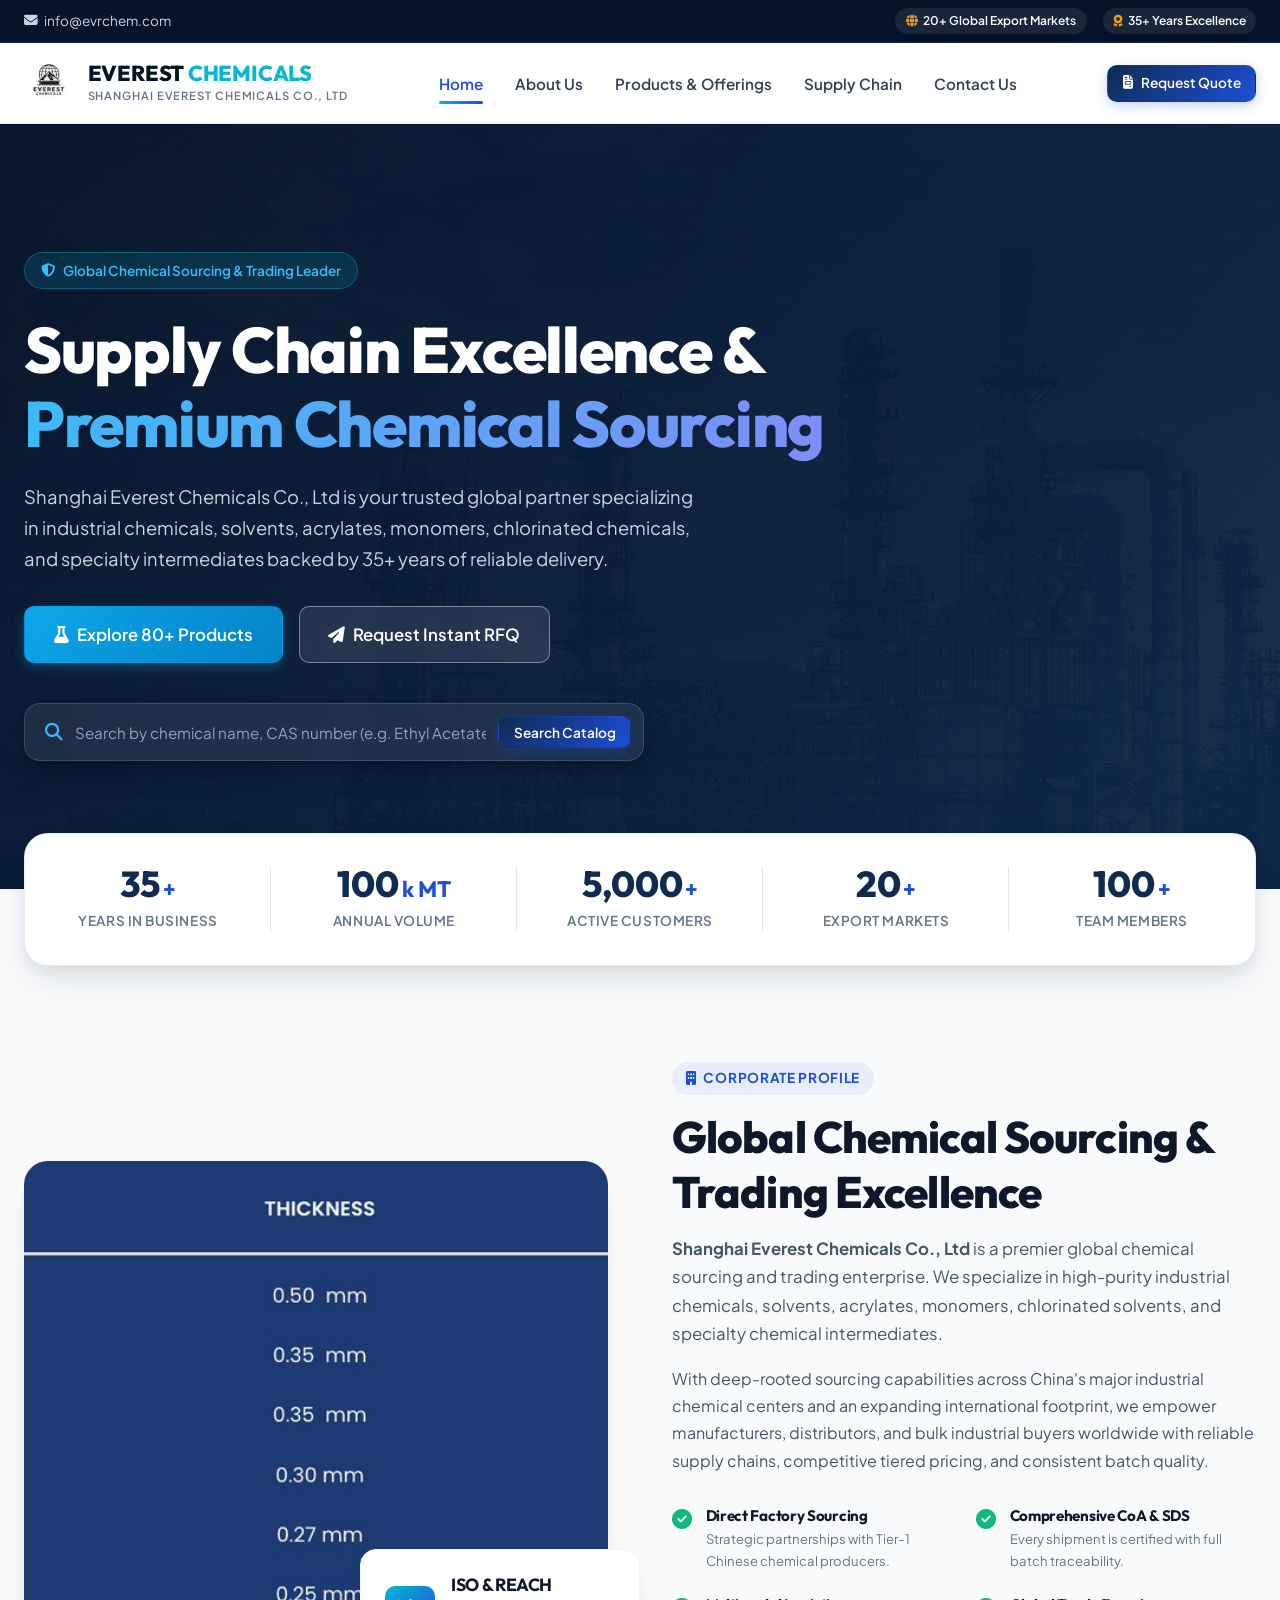
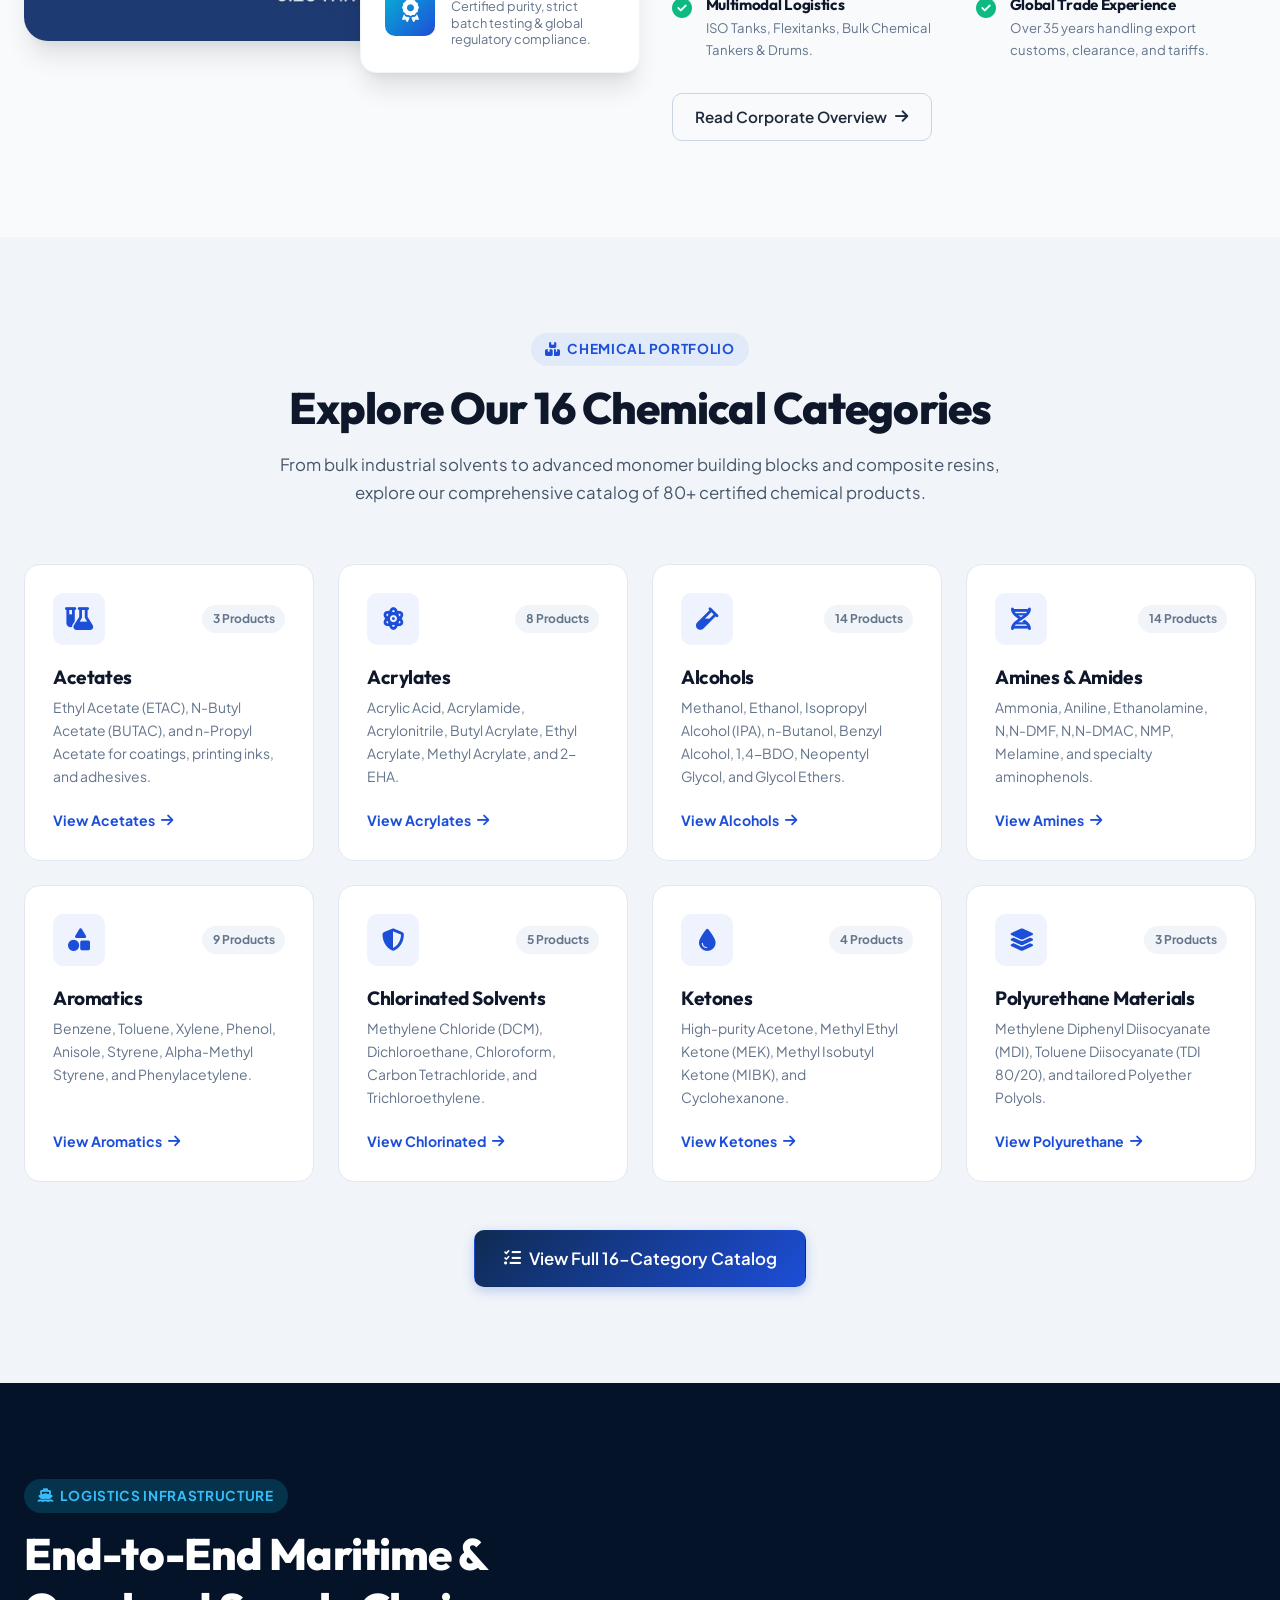
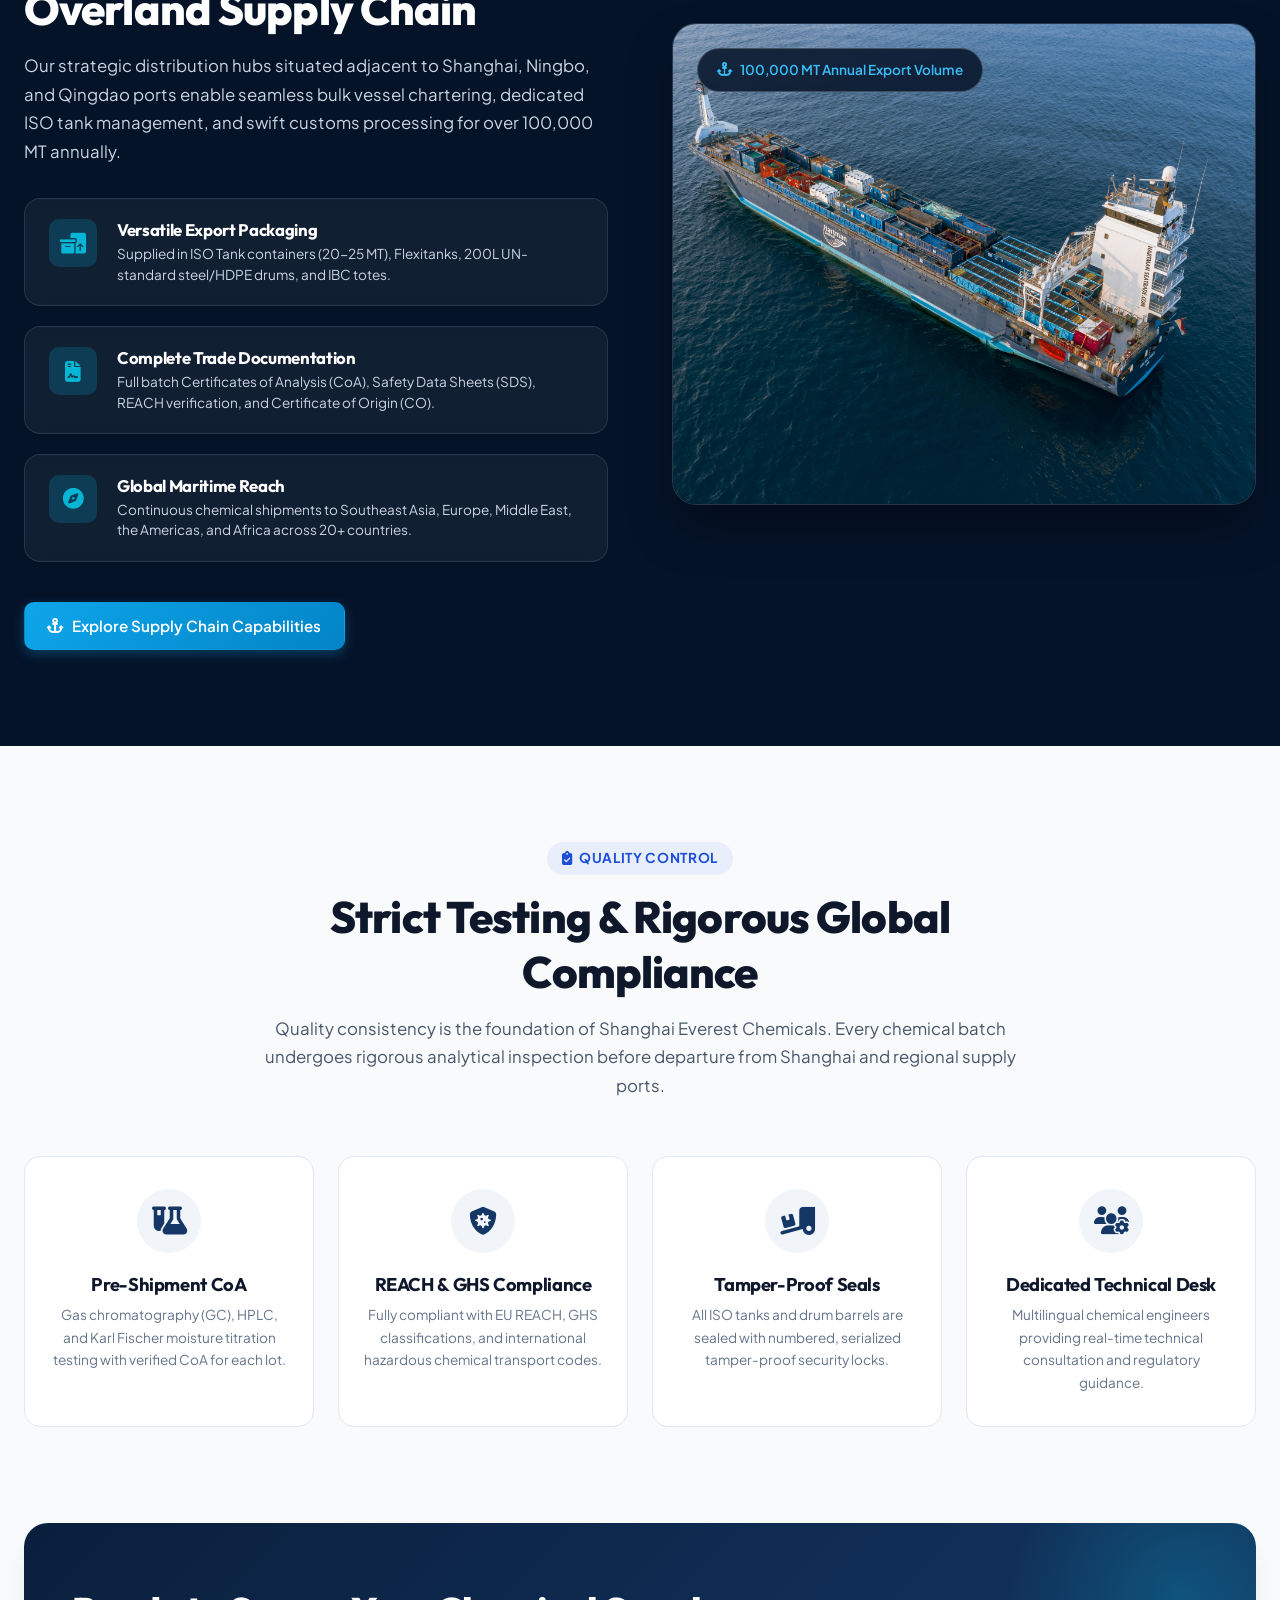
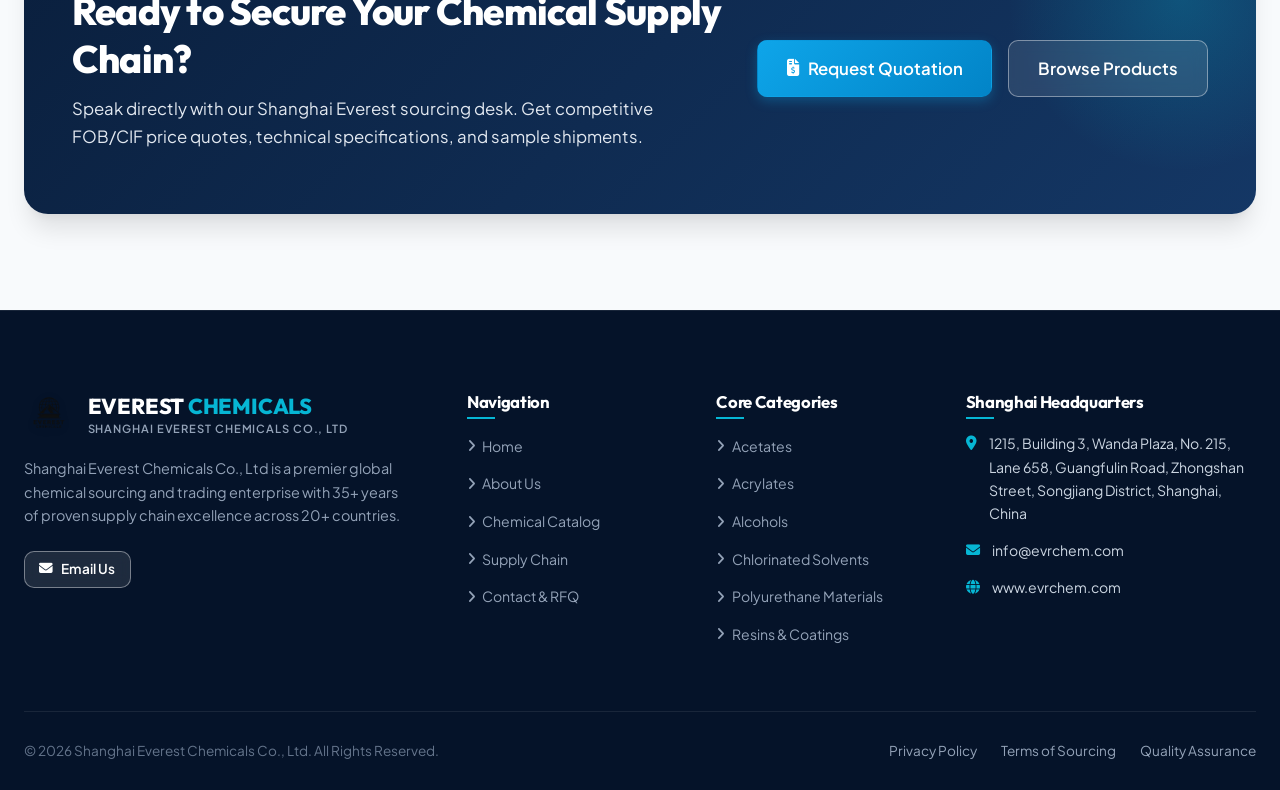
==== commit 3d676719: "ada" ====
--- a/index.html
+++ b/index.html
@@ -22,8 +22,6 @@
   <div class="top-bar">
     <div class="container top-bar-content">
       <div class="top-bar-contact">
-        <span><i class="fa-solid fa-phone"></i> CN: +86 183 2196 7208</span>
-        <span><i class="fa-solid fa-phone"></i> IN: +91 7439 602 183</span>
         <a href="mailto:info@evrchem.com"><i class="fa-solid fa-envelope"></i> info@evrchem.com</a>
       </div>
       <div class="top-bar-badges">
@@ -487,13 +485,6 @@
             <div>1215, Building 3, Wanda Plaza, No. 215, Lane 658, Guangfulin Road, Zhongshan Street, Songjiang District, Shanghai, China</div>
           </div>
           <div class="footer-contact-item">
-            <i class="fa-solid fa-phone"></i>
-            <div>
-              China: <span>+86 183 2196 7208</span><br>
-              India: <span>+91 7439 602 183</span>
-            </div>
-          </div>
-          <div class="footer-contact-item">
             <i class="fa-solid fa-envelope"></i>
             <div><a href="mailto:info@evrchem.com">info@evrchem.com</a></div>
           </div>
